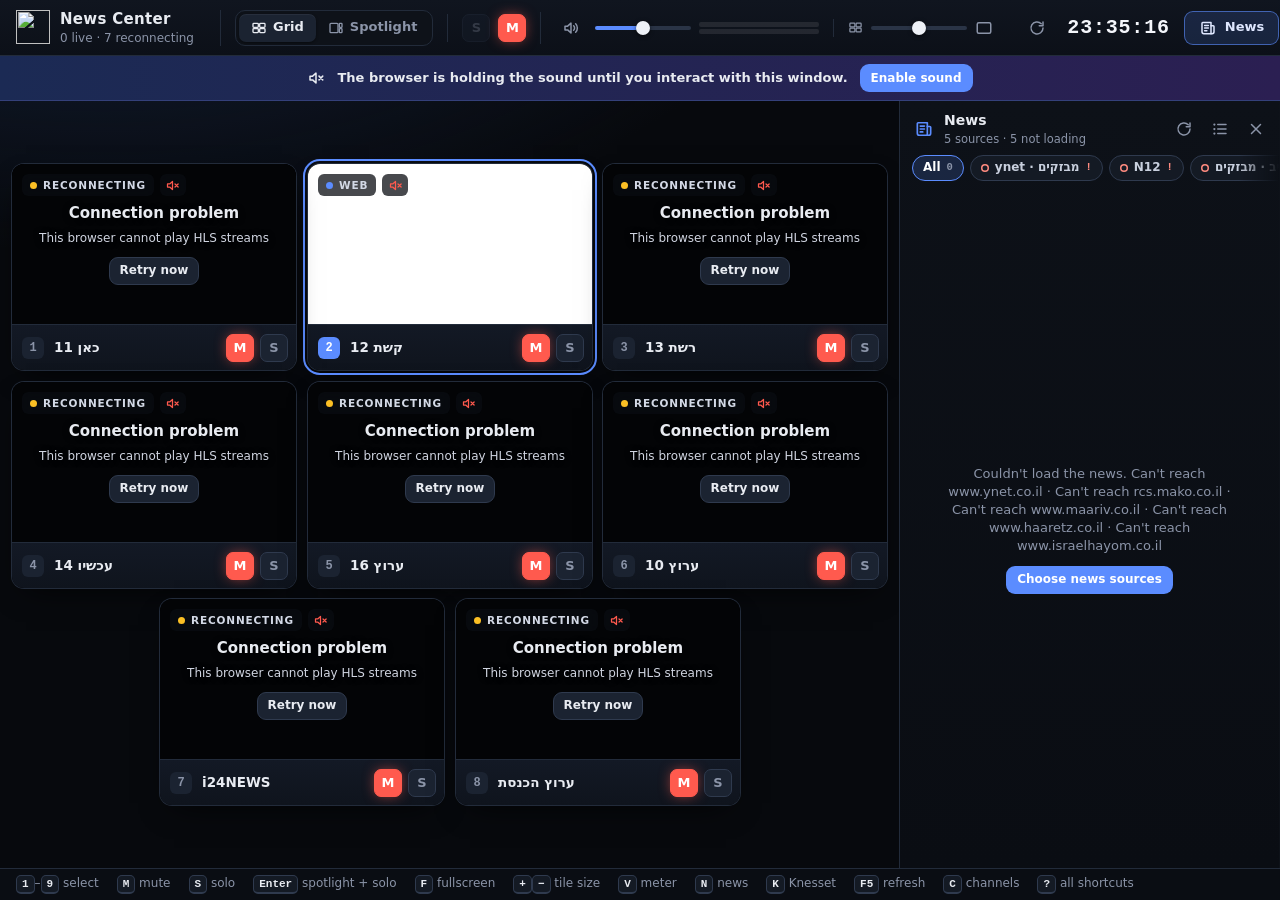
==== app/index.html @ 43446fa7 "News Center: the new name, and the Knesset view on Android The project is now News Center (repositor" ====
<!doctype html>
<html lang="en">
<head>
  <meta charset="utf-8">
  <!-- Some broadcasters' CDNs reject requests that carry another site's address. -->
  <meta name="referrer" content="no-referrer">
  <title>News Center</title>
  <meta name="color-scheme" content="dark">
  <link rel="icon" href="icon.svg" type="image/svg+xml">
  <link rel="stylesheet" href="styles.css">
  <link rel="stylesheet" href="knesset.css">
</head>
<body>
  <svg class="sprite" aria-hidden="true" xmlns="http://www.w3.org/2000/svg">
    <symbol id="i-volume" viewBox="0 0 24 24"><path d="M4 9.5h3.5L12 5.5v13l-4.5-4H4z"/><path d="M15.5 9a4.2 4.2 0 0 1 0 6"/><path d="M18.2 6.4a8 8 0 0 1 0 11.2"/></symbol>
    <symbol id="i-volume-off" viewBox="0 0 24 24"><path d="M4 9.5h3.5L12 5.5v13l-4.5-4H4z"/><path d="M16 9.5l5 5M21 9.5l-5 5"/></symbol>
    <symbol id="i-reload" viewBox="0 0 24 24"><path d="M20 12a8 8 0 1 1-2.34-5.66"/><path d="M20 4v5h-5"/></symbol>
    <symbol id="i-fullscreen" viewBox="0 0 24 24"><path d="M4 9V4h5M15 4h5v5M20 15v5h-5M9 20H4v-5"/></symbol>
    <symbol id="i-exit-fullscreen" viewBox="0 0 24 24"><path d="M9 4v5H4M20 9h-5V4M15 20v-5h5M4 15h5v5"/></symbol>
    <symbol id="i-spotlight" viewBox="0 0 24 24"><rect x="3" y="5" width="12" height="14" rx="1.5"/><rect x="17" y="5" width="4" height="6" rx="1"/><rect x="17" y="13" width="4" height="6" rx="1"/></symbol>
    <symbol id="i-grid" viewBox="0 0 24 24"><rect x="3" y="5" width="8" height="6" rx="1.2"/><rect x="13" y="5" width="8" height="6" rx="1.2"/><rect x="3" y="13" width="8" height="6" rx="1.2"/><rect x="13" y="13" width="8" height="6" rx="1.2"/></symbol>
    <symbol id="i-tile" viewBox="0 0 24 24"><rect x="3" y="5" width="18" height="14" rx="2"/></symbol>
    <symbol id="i-focus" viewBox="0 0 24 24"><path d="M3 8V4.5A1.5 1.5 0 0 1 4.5 3H8M16 3h3.5A1.5 1.5 0 0 1 21 4.5V8M21 16v3.5a1.5 1.5 0 0 1-1.5 1.5H16M8 21H4.5A1.5 1.5 0 0 1 3 19.5V16"/><path d="M7 10h2.4L13 7.2v9.6L9.4 14H7z"/><path d="M15.8 9.8a3.2 3.2 0 0 1 0 4.4"/></symbol>
    <symbol id="i-meter" viewBox="0 0 24 24"><path d="M6 19v-5M10 19V8M14 19v-8M18 19V5"/></symbol>
    <symbol id="i-meter-off" viewBox="0 0 24 24"><path d="M6 19v-5M10 19V8M14 19v-8M18 19V5"/><path d="M3.5 3.5l17 17" stroke-width="2.4"/></symbol>
    <symbol id="i-news" viewBox="0 0 24 24"><path d="M5 4.5h11v15H6.5A2.5 2.5 0 0 1 4 17V5.5a1 1 0 0 1 1-1z"/><path d="M16 9h3a1 1 0 0 1 1 1v7a2.5 2.5 0 0 1-2.5 2.5H16"/><path d="M7.5 8.5h5M7.5 12h5M7.5 15.5h3"/></symbol>
    <symbol id="i-knesset" viewBox="0 0 24 24"><path d="M3 9.5 12 4l9 5.5"/><path d="M5 11v7M9.7 11v7M14.3 11v7M19 11v7"/><path d="M3 20.5h18"/></symbol>
    <symbol id="i-list" viewBox="0 0 24 24"><path d="M9 6h11M9 12h11M9 18h11"/><path d="M4.5 6h.01M4.5 12h.01M4.5 18h.01" stroke-width="3"/></symbol>
    <symbol id="i-edit" viewBox="0 0 24 24"><path d="M4 20h4L19.5 8.5a2.1 2.1 0 0 0-3-3L5 17z"/><path d="M14.5 7.5l2 2"/></symbol>
    <symbol id="i-trash" viewBox="0 0 24 24"><path d="M4 7h16"/><path d="M9 7V4.5h6V7"/><path d="M6 7l1 13h10l1-13"/><path d="M10 11v5M14 11v5"/></symbol>
    <symbol id="i-plus" viewBox="0 0 24 24"><path d="M12 5v14M5 12h14"/></symbol>
    <symbol id="i-close" viewBox="0 0 24 24"><path d="M6 6l12 12M18 6L6 18"/></symbol>
    <symbol id="i-grip" viewBox="0 0 24 24"><circle cx="9" cy="6" r="1.5" fill="currentColor" stroke="none"/><circle cx="15" cy="6" r="1.5" fill="currentColor" stroke="none"/><circle cx="9" cy="12" r="1.5" fill="currentColor" stroke="none"/><circle cx="15" cy="12" r="1.5" fill="currentColor" stroke="none"/><circle cx="9" cy="18" r="1.5" fill="currentColor" stroke="none"/><circle cx="15" cy="18" r="1.5" fill="currentColor" stroke="none"/></symbol>
    <symbol id="i-download" viewBox="0 0 24 24"><path d="M12 4v11M7 10l5 5 5-5"/><path d="M4 18v2h16v-2"/></symbol>
    <symbol id="i-upload" viewBox="0 0 24 24"><path d="M12 15V4M7 9l5-5 5 5"/><path d="M4 18v2h16v-2"/></symbol>
    <symbol id="i-reset" viewBox="0 0 24 24"><path d="M4 12a8 8 0 1 0 2.34-5.66"/><path d="M4 4v5h5"/></symbol>
    <symbol id="i-external" viewBox="0 0 24 24"><path d="M14 4h6v6"/><path d="M20 4l-9 9"/><path d="M18 14v5a1 1 0 0 1-1 1H5a1 1 0 0 1-1-1V7a1 1 0 0 1 1-1h5"/></symbol>
    <symbol id="i-keyboard" viewBox="0 0 24 24"><rect x="2.5" y="6" width="19" height="12" rx="2"/><path d="M6 10h.01M10 10h.01M14 10h.01M18 10h.01M8 14h8" stroke-width="2.2"/></symbol>
    <symbol id="i-minimize" viewBox="0 0 24 24"><path d="M6 12h12" stroke-width="1.5"/></symbol>
    <symbol id="i-maximize" viewBox="0 0 24 24"><rect x="6.5" y="6.5" width="11" height="11" rx="1.5" stroke-width="1.5"/></symbol>
    <symbol id="i-restore" viewBox="0 0 24 24"><rect x="6" y="8.5" width="9.5" height="9.5" rx="1.5" stroke-width="1.5"/><path d="M8.5 8.5V7.5A1.5 1.5 0 0 1 10 6h6.5A1.5 1.5 0 0 1 18 7.5V14a1.5 1.5 0 0 1-1.5 1.5h-1" stroke-width="1.5"/></symbol>
    <symbol id="i-window-close" viewBox="0 0 24 24"><path d="M7 7l10 10M17 7L7 17" stroke-width="1.5"/></symbol>
  </svg>

  <div class="resize-handles" aria-hidden="true">
    <i data-edge="top"></i><i data-edge="right"></i><i data-edge="bottom"></i><i data-edge="left"></i>
    <i data-edge="top-left"></i><i data-edge="top-right"></i><i data-edge="bottom-right"></i><i data-edge="bottom-left"></i>
  </div>
  <div class="reveal-zone" aria-hidden="true"></div>

  <header class="topbar">
    <div class="brand">
      <img class="brand-logo" src="icon.svg" alt="">
      <div>
        <h1>News Center</h1>
        <p id="summary" class="summary">Starting…</p>
      </div>
    </div>

    <div class="group" role="group" aria-label="Layout">
      <div class="segmented">
        <button type="button" class="seg" data-layout="grid" aria-pressed="true" title="Grid layout (G)">
          <svg class="icon"><use href="#i-grid"/></svg><span>Grid</span>
        </button>
        <button type="button" class="seg" data-layout="spotlight" aria-pressed="false" title="Spotlight layout (G, or P for the selected channel)">
          <svg class="icon"><use href="#i-spotlight"/></svg><span>Spotlight</span>
        </button>
      </div>
    </div>

    <div class="group" role="group" aria-label="Solo and mute">
      <button type="button" id="any-solo" class="ms solo indicator" title="No channel is soloed" disabled>S</button>
      <button type="button" id="any-mute" class="ms mute indicator" title="Mute all channels">M</button>
    </div>

    <div class="group master" role="group" aria-label="Master audio">
      <button type="button" id="master-mute" class="icon-btn" aria-pressed="false" title="Mute all sound">
        <svg class="icon"><use href="#i-volume"/></svg>
      </button>
      <input type="range" id="master-volume" class="fader" min="0" max="200" step="1" value="100" aria-label="Master volume">
      <div id="master-meter" class="meter horizontal" aria-hidden="true">
        <div class="meter-bar"><i class="fill"></i><i class="peak"></i></div>
        <div class="meter-bar"><i class="fill"></i><i class="peak"></i></div>
      </div>
    </div>

    <div class="group zoom" role="group" aria-label="Tile size">
      <svg class="icon zoom-icon small" aria-hidden="true"><use href="#i-grid"/></svg>
      <input type="range" id="zoom" class="fader zoom-slider" min="-100" max="100" step="1" value="0" aria-label="Tile size">
      <svg class="icon zoom-icon" aria-hidden="true"><use href="#i-tile"/></svg>
    </div>

    <div class="spacer"></div>
    <button type="button" id="refresh" class="icon-btn refresh" title="Refresh channels and news, and look for new Knesset streams (F5)">
      <svg class="icon"><use href="#i-reload"/></svg>
    </button>
    <time id="clock" class="clock"></time>
    <button type="button" id="toggle-news" class="btn news-toggle" aria-controls="news" aria-pressed="false" title="News (N)">
      <svg class="icon"><use href="#i-news"/></svg><span>News</span>
    </button>
    <button type="button" id="toggle-knesset" class="btn knesset-toggle" aria-controls="knesset" aria-pressed="false" title="The Knesset today: sessions, committees, votes, laws and MKs (K)">
      <svg class="icon"><use href="#i-knesset"/></svg><span>Knesset</span>
    </button>
    <button type="button" id="open-manager" class="btn primary" aria-controls="manager" aria-expanded="false" title="Channels and news sources (C)">
      <svg class="icon"><use href="#i-list"/></svg><span>Channels</span>
    </button>
    <button type="button" id="open-help" class="icon-btn" title="Keyboard shortcuts (?)">
      <svg class="icon"><use href="#i-keyboard"/></svg>
    </button>
    <div class="window-controls">
      <button type="button" data-window="minimize" title="Minimize"><svg class="icon"><use href="#i-minimize"/></svg></button>
      <button type="button" data-window="toggle-maximize" id="maximize" title="Maximize"><svg class="icon"><use href="#i-maximize"/></svg></button>
      <button type="button" data-window="close" class="close" title="Close"><svg class="icon"><use href="#i-window-close"/></svg></button>
    </div>
  </header>

  <div id="audio-banner" class="banner" hidden>
    <svg class="icon"><use href="#i-volume-off"/></svg>
    <span>The browser is holding the sound until you interact with this window.</span>
    <button type="button" id="enable-audio" class="btn primary small">Enable sound</button>
  </div>

  <div class="workspace">
    <main id="stage" class="stage" aria-label="Multiview">
      <div id="stage-sizer" class="stage-sizer" aria-hidden="true"></div>
      <div id="empty-state" class="empty-state" hidden>
        <div class="spinner" aria-hidden="true"></div>
        <h2 id="empty-title">Checking channels…</h2>
        <p id="empty-text"></p>
        <button type="button" id="empty-action" class="btn primary" data-action="open-manager" hidden>Open channel manager</button>
      </div>
    </main>

    <aside id="news" class="news" aria-label="News" hidden>
      <div id="news-resizer" class="news-resizer" title="Drag to resize · double-click for the default size"></div>
      <header class="news-header">
        <svg class="icon news-logo" aria-hidden="true"><use href="#i-news"/></svg>
        <div class="news-heading">
          <h2>News</h2>
          <p id="news-status" class="muted"></p>
        </div>
        <button type="button" id="news-refresh" class="icon-btn refresh" title="Refresh the headlines"><svg class="icon"><use href="#i-reload"/></svg></button>
        <button type="button" id="news-sources" class="icon-btn" title="Choose news sources"><svg class="icon"><use href="#i-list"/></svg></button>
        <button type="button" id="news-close" class="icon-btn" title="Hide the news (N)"><svg class="icon"><use href="#i-close"/></svg></button>
      </header>
      <div id="news-filters" class="news-filters" role="toolbar" aria-label="Show headlines from"></div>
      <ol id="news-list" class="news-list" aria-label="Headlines"></ol>
      <div id="news-empty" class="news-empty" hidden>
        <div class="spinner" aria-hidden="true"></div>
        <p id="news-empty-text"></p>
        <button type="button" id="news-empty-action" class="btn primary small" hidden>Choose news sources</button>
      </div>
    </aside>

    <aside id="manager" class="drawer" aria-label="Channels and news sources" inert>
      <div class="drawer-inner">
        <header class="drawer-header">
          <div class="tabs" role="tablist" aria-label="Manage">
            <button type="button" role="tab" id="tab-channels" class="tab" data-tab="channels" aria-selected="true" aria-controls="channels-panel">Channels</button>
            <button type="button" role="tab" id="tab-news" class="tab" data-tab="news" aria-selected="false" aria-controls="sources-panel" tabindex="-1">News sources</button>
          </div>
          <button type="button" class="icon-btn" data-action="close-manager" title="Close (Esc)">
            <svg class="icon"><use href="#i-close"/></svg>
          </button>
        </header>

        <section id="channels-panel" class="drawer-panel" role="tabpanel" aria-labelledby="tab-channels">
          <p id="manager-count" class="drawer-count muted"></p>
          <p class="drawer-hint">Off-air channels stay out of the grid and appear by themselves when they go live. Knesset streams are found automatically. Drag to reorder, or focus a row and press <kbd>Alt</kbd>+<kbd>↑</kbd>/<kbd>↓</kbd>.</p>
          <ol id="channel-list" class="channel-list" aria-label="Channels"></ol>
          <div class="drawer-actions">
            <button type="button" id="add-channel" class="btn primary">
              <svg class="icon"><use href="#i-plus"/></svg><span>Add channel</span>
            </button>
          </div>
          <footer class="drawer-footer">
            <button type="button" id="import-channels" class="btn ghost small" title="Replace the channel list with a JSON file">
              <svg class="icon"><use href="#i-upload"/></svg><span>Import</span>
            </button>
            <button type="button" id="export-channels" class="btn ghost small" title="Save the channel list as a JSON file">
              <svg class="icon"><use href="#i-download"/></svg><span>Export</span>
            </button>
            <button type="button" id="reset-channels" class="btn ghost small danger" title="Restore the built-in channel list">
              <svg class="icon"><use href="#i-reset"/></svg><span>Reset</span>
            </button>
            <input type="file" id="import-file" accept=".json,application/json" hidden>
          </footer>
        </section>

        <section id="sources-panel" class="drawer-panel" role="tabpanel" aria-labelledby="tab-news" hidden>
          <p id="sources-count" class="drawer-count muted"></p>
          <p class="drawer-hint">Switch on the outlets you want in the News panel. Headlines refresh every few minutes, newest first. You can add any site's RSS or Atom feed.</p>
          <ol id="source-list" class="channel-list source-list" aria-label="News sources"></ol>
          <div class="drawer-actions">
            <button type="button" id="add-source" class="btn primary">
              <svg class="icon"><use href="#i-plus"/></svg><span>Add news source</span>
            </button>
          </div>
          <footer class="drawer-footer">
            <button type="button" id="reset-sources" class="btn ghost small danger" title="Restore the built-in news sources">
              <svg class="icon"><use href="#i-reset"/></svg><span>Reset</span>
            </button>
          </footer>
        </section>
      </div>
    </aside>
  </div>

  <footer class="statusbar">
    <span><kbd>1</kbd>–<kbd>9</kbd> select</span>
    <span><kbd>M</kbd> mute</span>
    <span><kbd>S</kbd> solo</span>
    <span><kbd>Enter</kbd> spotlight + solo</span>
    <span><kbd>F</kbd> fullscreen</span>
    <span><kbd>+</kbd><kbd>−</kbd> tile size</span>
    <span><kbd>V</kbd> meter</span>
    <span><kbd>N</kbd> news</span>
    <span><kbd>K</kbd> Knesset</span>
    <span><kbd>F5</kbd> refresh</span>
    <span><kbd>C</kbd> channels</span>
    <span><kbd>?</kbd> all shortcuts</span>
  </footer>

  <dialog id="channel-dialog" class="dialog">
    <form id="channel-form" novalidate>
      <h2 id="channel-dialog-title">Add channel</h2>
      <label class="field">
        <span>Name</span>
        <input id="field-name" maxlength="80" dir="auto" autocomplete="off" required>
      </label>
      <label class="field">
        <span>Description <small>optional second line</small></span>
        <input id="field-description" maxlength="160" dir="auto" autocomplete="off">
      </label>
      <label class="field">
        <span>Type</span>
        <select id="field-kind">
          <option value="stream">Live stream (HLS .m3u8)</option>
          <option value="page">Web page with its own player</option>
        </select>
      </label>
      <label class="field">
        <span>Address</span>
        <textarea id="field-url" rows="3" spellcheck="false" required></textarea>
      </label>
      <p id="url-feedback" class="feedback" aria-live="polite"></p>
      <label class="field">
        <span>Poster image <small>optional, shown while connecting</small></span>
        <input id="field-poster" type="url" spellcheck="false" autocomplete="off" placeholder="https://…/poster.jpg">
      </label>
      <label class="check"><input id="field-enabled" type="checkbox"> <span>Show on screen when it's live</span></label>
      <div id="test-row" class="test-row">
        <button type="button" id="test-stream" class="btn ghost small">Test stream</button>
        <span id="test-result" class="feedback" aria-live="polite"></span>
      </div>
      <footer class="dialog-footer">
        <button type="button" class="btn ghost" data-action="close-dialog">Cancel</button>
        <button type="submit" class="btn primary">Save</button>
      </footer>
    </form>
  </dialog>

  <dialog id="source-dialog" class="dialog">
    <form id="source-form" novalidate>
      <h2 id="source-dialog-title">Add news source</h2>
      <label class="field">
        <span>Feed address <small>RSS or Atom; a news site's home page often works too</small></span>
        <input id="source-url" type="url" spellcheck="false" autocomplete="off" placeholder="https://example.com/rss.xml" required>
      </label>
      <label class="field">
        <span>Name <small>shown on every headline</small></span>
        <input id="source-name" maxlength="60" dir="auto" autocomplete="off" required>
      </label>
      <div class="test-row">
        <button type="button" id="test-source" class="btn ghost small">Test feed</button>
        <span id="source-test-result" class="feedback" aria-live="polite"></span>
      </div>
      <footer class="dialog-footer">
        <button type="button" class="btn ghost" data-action="close-dialog">Cancel</button>
        <button type="submit" class="btn primary">Save</button>
      </footer>
    </form>
  </dialog>

  <dialog id="confirm-dialog" class="dialog small">
    <form method="dialog">
      <h2 id="confirm-title"></h2>
      <p id="confirm-message" class="dialog-text"></p>
      <footer class="dialog-footer">
        <button value="cancel" class="btn ghost">Cancel</button>
        <button value="confirm" id="confirm-ok" class="btn primary">Confirm</button>
      </footer>
    </form>
  </dialog>

  <dialog id="help-dialog" class="dialog">
    <form method="dialog">
      <h2>Keyboard shortcuts</h2>
      <dl class="shortcuts">
        <dt><kbd>1</kbd>–<kbd>9</kbd>, <kbd>←</kbd> <kbd>→</kbd></dt><dd>Select a channel (switches the fullscreen channel too)</dd>
        <dt><kbd>M</kbd></dt><dd>Mute or unmute the selected channel</dd>
        <dt><kbd>S</kbd></dt><dd>Solo the selected channel; solo several to hear all of them</dd>
        <dt><kbd>Shift</kbd>+<kbd>S</kbd>, <kbd>Ctrl</kbd>+click <span class="ms solo static">S</span></dt><dd>Solo only this channel</dd>
        <dt><kbd>Enter</kbd>, the button in the middle of a channel</dt><dd>Spotlight the channel and hear only it; every other channel is muted. Again to go back to the grid.</dd>
        <dt><kbd>↑</kbd> <kbd>↓</kbd></dt><dd>Selected channel volume, up to 200%</dd>
        <dt><kbd>F</kbd>, double-click</dt><dd>Fill the window with the selected channel</dd>
        <dt><kbd>P</kbd></dt><dd>Spotlight the selected channel</dd>
        <dt><kbd>G</kbd></dt><dd>Switch between Grid and Spotlight</dd>
        <dt>Drag a channel</dt><dd>Move it to another place; drop it on the big spotlight channel to swap them</dd>
        <dt><kbd>+</kbd> <kbd>−</kbd>, <kbd>Ctrl</kbd>+wheel</dt><dd>Bigger or smaller tiles: smaller ones sit side by side, bigger ones scroll</dd>
        <dt><kbd>0</kbd></dt><dd>Fit all tiles on screen</dd>
        <dt><kbd>V</kbd>, <kbd>Shift</kbd>+<kbd>V</kbd></dt><dd>Hide or show the level meter on the selected channel, or on all of them</dd>
        <dt><kbd>R</kbd></dt><dd>Reload the selected channel</dd>
        <dt><kbd>N</kbd></dt><dd>Show or hide the news</dd>
        <dt><kbd>K</kbd></dt><dd>Open or close the Knesset view (in Hebrew): today's plenum and committee sessions, committees, votes, legislation, MKs, the government and a guide. <kbd>F5</kbd> refreshes it, <kbd>Esc</kbd> closes it.</dd>
        <dt><kbd>F5</kbd></dt><dd>Refresh everything and look for new Knesset streams</dd>
        <dt><kbd>C</kbd></dt><dd>Open or close the channel manager</dd>
        <dt><kbd>Esc</kbd></dt><dd>Leave fullscreen, close panels and dialogs</dd>
      </dl>
      <p class="dialog-text muted">Every channel starts muted. <span class="ms solo static">S</span> also unmutes the channel, and when any channel is soloed only the soloed channels are heard. Mute always wins. Double-click a volume slider to reset it to 100%.</p>
      <footer class="dialog-footer">
        <button value="close" class="btn primary">Close</button>
      </footer>
    </form>
  </dialog>

  <div id="toasts" class="toasts" role="status" aria-live="polite"></div>

  <template id="tile-template">
    <article class="tile">
      <div class="screen">
        <video playsinline></video>
        <img class="poster" alt="" draggable="false" hidden>
        <div class="overlay">
          <div class="spinner" aria-hidden="true"></div>
          <strong class="overlay-title"></strong>
          <span class="overlay-detail"></span>
          <button type="button" class="btn small retry">Retry now</button>
        </div>
        <div class="badges">
          <span class="status-pill"><i></i><span class="status-text"></span></span>
          <span class="audio-flag" title="Not audible"><svg class="icon"><use href="#i-volume-off"/></svg></span>
        </div>
        <button type="button" class="focus-btn">
          <span class="focus-ring"><svg class="icon"><use href="#i-focus"/></svg></span>
          <span class="focus-label"></span>
        </button>
        <button type="button" class="meter-toggle"><svg class="icon"><use href="#i-meter-off"/></svg></button>
        <div class="meter vertical" aria-hidden="true">
          <div class="meter-bar"><i class="fill"></i><i class="peak"></i></div>
          <div class="meter-bar"><i class="fill"></i><i class="peak"></i></div>
        </div>
      </div>
      <div class="bar">
        <span class="num"></span>
        <div class="label">
          <bdi class="name" dir="auto"></bdi>
          <span class="desc" dir="auto"></span>
        </div>
        <span class="stats"></span>
        <div class="controls">
          <button type="button" class="ms mute" aria-pressed="false" title="Mute (M)">M</button>
          <button type="button" class="ms solo" aria-pressed="false" title="Solo (S). Ctrl+click to solo only this channel.">S</button>
          <input type="range" class="fader" min="0" max="200" step="1" value="100" aria-label="Volume">
          <button type="button" class="icon-btn reload" title="Reload (R)"><svg class="icon"><use href="#i-reload"/></svg></button>
          <button type="button" class="icon-btn spotlight" title="Spotlight (P)"><svg class="icon"><use href="#i-spotlight"/></svg></button>
          <button type="button" class="icon-btn fullscreen" title="Fill the window (F)"><svg class="icon"><use href="#i-fullscreen"/></svg></button>
        </div>
      </div>
    </article>
  </template>

  <template id="row-template">
    <li class="channel-row" draggable="true" tabindex="0">
      <span class="grip" aria-hidden="true"><svg class="icon"><use href="#i-grip"/></svg></span>
      <span class="row-dot" aria-hidden="true"></span>
      <div class="row-text">
        <bdi class="row-name" dir="auto"></bdi>
        <span class="row-meta" dir="auto"></span>
      </div>
      <label class="switch" title="Show on screen when it's live">
        <input type="checkbox" class="row-enabled">
        <span class="switch-track"></span>
      </label>
      <button type="button" class="icon-btn row-edit" title="Edit"><svg class="icon"><use href="#i-edit"/></svg></button>
      <button type="button" class="icon-btn row-delete" title="Remove"><svg class="icon"><use href="#i-trash"/></svg></button>
    </li>
  </template>

  <template id="source-template">
    <li class="channel-row source-row" tabindex="0">
      <span class="source-dot" aria-hidden="true"></span>
      <div class="row-text">
        <bdi class="row-name" dir="auto"></bdi>
        <span class="row-meta"></span>
      </div>
      <label class="switch" title="Show this source's headlines">
        <input type="checkbox" class="row-enabled">
        <span class="switch-track"></span>
      </label>
      <button type="button" class="icon-btn row-edit" title="Edit"><svg class="icon"><use href="#i-edit"/></svg></button>
      <button type="button" class="icon-btn row-delete" title="Remove"><svg class="icon"><use href="#i-trash"/></svg></button>
    </li>
  </template>

  <template id="news-item-template">
    <li class="news-item">
      <a class="news-link" target="_blank" rel="noopener noreferrer">
        <span class="news-meta"><i class="news-dot"></i><bdi class="news-source"></bdi><time class="news-time"></time><b class="news-new">New</b></span>
        <span class="news-title"></span>
      </a>
    </li>
  </template>

  <script src="vendor/hls.min.js"></script>
  <script src="channels.js"></script>
  <script src="news.js"></script>
  <script src="knesset-guide.js"></script>
  <script src="knesset.js"></script>
  <script src="app.js"></script>
</body>
</html>
---- app/styles.css ----
:root {
  color-scheme: dark;
  --bg: #07090d;
  --surface: #0e1219;
  --surface-2: #141a24;
  --surface-3: #1b2331;
  --border: #222b3a;
  --border-strong: #2f3a4e;
  --text: #e8ebf1;
  --muted: #8b94a8;
  --accent: #5b8cff;
  --boost: #ff9f43;
  --live: #ff3b4a;
  --mute: #ff5a4e;
  --solo: #ffcf33;
  --ok: #34d399;
  --warn: #fbbf24;
  --danger: #ff8b80;
  --gap: 12px;
  --bar-h: 46px;
  --radius: 12px;
  --edge: 6px;
  --font: "Segoe UI Variable Text", "Segoe UI", system-ui, sans-serif;
  --mono: "Cascadia Mono", "Cascadia Code", Consolas, monospace;
}

* { box-sizing: border-box; }
html, body { height: 100%; }

body {
  margin: 0;
  display: flex;
  flex-direction: column;
  overflow: hidden;
  background: radial-gradient(1200px 600px at 8% -12%, #142038 0%, transparent 60%), var(--bg);
  color: var(--text);
  font: 13px/1.4 var(--font);
  user-select: none;
}

button, input, select, textarea { font: inherit; color: inherit; }
input, textarea { user-select: text; }
[hidden] { display: none !important; }
:focus-visible { outline: 2px solid var(--accent); outline-offset: 2px; }
.muted { color: var(--muted); }

.sprite { position: absolute; width: 0; height: 0; overflow: hidden; }
.icon {
  flex: none;
  width: 18px;
  height: 18px;
  fill: none;
  stroke: currentColor;
  stroke-width: 2;
  stroke-linecap: round;
  stroke-linejoin: round;
}

kbd {
  display: inline-block;
  min-width: 18px;
  padding: 0 5px;
  border: 1px solid var(--border-strong);
  border-bottom-width: 2px;
  border-radius: 5px;
  background: var(--surface-2);
  color: var(--text);
  font: 600 11px/1.5 var(--mono);
  text-align: center;
}

/* ---------- Buttons ---------- */

.btn {
  display: inline-flex;
  align-items: center;
  justify-content: center;
  gap: 8px;
  height: 34px;
  padding: 0 14px;
  border: 1px solid var(--border-strong);
  border-radius: 9px;
  background: var(--surface-3);
  font-weight: 600;
  white-space: nowrap;
  cursor: pointer;
  transition: background .15s, border-color .15s, color .15s;
}
.btn:hover { background: #232d3f; }
.btn.primary { border-color: transparent; background: var(--accent); color: #fff; }
.btn.primary:hover { background: #729cff; }
.btn.ghost { background: transparent; }
.btn.ghost:hover { background: var(--surface-3); }
.btn.danger { color: var(--danger); }
.btn.primary.danger { background: #e5484d; color: #fff; }
.btn.small { height: 28px; padding: 0 10px; font-size: 12px; }
.btn.small .icon { width: 15px; height: 15px; }

.icon-btn {
  display: inline-grid;
  place-items: center;
  flex: none;
  width: 32px;
  height: 32px;
  padding: 0;
  border: 1px solid transparent;
  border-radius: 8px;
  background: transparent;
  color: var(--muted);
  cursor: pointer;
}
.icon-btn:hover { background: var(--surface-3); color: var(--text); }
.icon-btn[aria-pressed="true"] { color: var(--mute); }
.icon-btn.refresh.is-busy .icon { animation: spin 1s linear infinite; }

.ms {
  display: inline-grid;
  place-items: center;
  flex: none;
  width: 28px;
  height: 28px;
  padding: 0;
  border: 1px solid var(--border-strong);
  border-radius: 7px;
  background: var(--surface-3);
  color: var(--muted);
  font: 800 13px/1 var(--font);
  cursor: pointer;
  transition: background .12s, color .12s, border-color .12s, box-shadow .12s;
}
.ms:hover { border-color: #46546d; color: var(--text); }
.ms.mute[aria-pressed="true"], .ms.mute.active {
  border-color: var(--mute);
  background: var(--mute);
  color: #fff;
  box-shadow: 0 0 14px -3px rgba(255, 90, 78, .8);
}
.ms.solo[aria-pressed="true"], .ms.solo.active {
  border-color: var(--solo);
  background: var(--solo);
  color: #1d1600;
  box-shadow: 0 0 14px -3px rgba(255, 207, 51, .8);
}
.ms.indicator:disabled { opacity: .3; cursor: default; }
.ms.static { width: 20px; height: 20px; font-size: 11px; vertical-align: middle; cursor: default; }

/* Volume runs to 200%: blue up to 100% (the tick), orange for the boosted part. */
.fader {
  --fill: 50%;
  --unity: 50%;
  width: 96px;
  height: 18px;
  margin: 0;
  background: transparent;
  cursor: pointer;
  appearance: none;
}
.fader::-webkit-slider-runnable-track {
  height: 4px;
  border-radius: 4px;
  background:
    linear-gradient(to right,
      transparent calc(var(--unity) - 1px), rgba(255, 255, 255, .6) calc(var(--unity) - 1px),
      rgba(255, 255, 255, .6) calc(var(--unity) + 1px), transparent calc(var(--unity) + 1px)),
    linear-gradient(to right,
      var(--accent) min(var(--fill), var(--unity)), var(--boost) min(var(--fill), var(--unity)),
      var(--boost) var(--fill), #2a3446 var(--fill));
}
.fader[max="100"] { --unity: 100%; }
.fader[max="100"]::-webkit-slider-runnable-track {
  background: linear-gradient(to right, var(--accent) var(--fill), #2a3446 var(--fill));
}
.fader::-webkit-slider-thumb {
  width: 14px;
  height: 14px;
  margin-top: -5px;
  border: 0;
  border-radius: 50%;
  background: #eef1f7;
  box-shadow: 0 1px 4px rgba(0, 0, 0, .6);
  appearance: none;
}
.fader.is-boosted::-webkit-slider-thumb { background: #ffd2a6; }
.tile.is-silent .fader::-webkit-slider-runnable-track {
  background: linear-gradient(to right, #566079 var(--fill), #2a3446 var(--fill));
}

/* Tile size: Fit is the tick in the middle; left is smaller, right is bigger. */
.fader.zoom-slider::-webkit-slider-runnable-track {
  background:
    linear-gradient(to right,
      transparent calc(50% - 1px), rgba(255, 255, 255, .6) calc(50% - 1px),
      rgba(255, 255, 255, .6) calc(50% + 1px), transparent calc(50% + 1px)),
    linear-gradient(to right,
      #2a3446 min(var(--fill), 50%), var(--accent) min(var(--fill), 50%),
      var(--accent) max(var(--fill), 50%), #2a3446 max(var(--fill), 50%));
}
.zoom-icon { color: var(--muted); }
.zoom-icon.small { width: 15px; height: 15px; }

/* ---------- Title bar ---------- */

.topbar {
  position: relative;
  z-index: 20;
  display: flex;
  flex: none;
  align-items: center;
  gap: 14px;
  min-width: 0;
  height: 56px;
  padding: 0 16px;
  border-bottom: 1px solid var(--border);
  background: linear-gradient(#10151f, #0c1018);
}
.brand { display: flex; align-items: center; gap: 10px; min-width: 190px; }
.brand-logo { width: 34px; height: 34px; }
.brand h1 { margin: 0; font-size: 15px; font-weight: 700; letter-spacing: .02em; }
.summary { margin: 0; color: var(--muted); font-size: 12px; white-space: nowrap; }
.group { display: flex; align-items: center; gap: 8px; padding-left: 14px; border-left: 1px solid var(--border); }
.spacer { flex: 1; }
.clock {
  color: #f4f6fb;
  font: 600 20px/1 var(--mono);
  font-variant-numeric: tabular-nums;
  letter-spacing: .04em;
}

.segmented {
  display: inline-flex;
  padding: 3px;
  border: 1px solid var(--border);
  border-radius: 10px;
  background: var(--surface);
}
.seg {
  display: inline-flex;
  align-items: center;
  gap: 6px;
  height: 28px;
  padding: 0 12px;
  border: 0;
  border-radius: 7px;
  background: transparent;
  color: var(--muted);
  font-weight: 600;
  cursor: pointer;
}
.seg .icon { width: 16px; height: 16px; }
.seg:hover { color: var(--text); }
.seg[aria-pressed="true"] {
  background: var(--surface-3);
  color: var(--text);
  box-shadow: inset 0 1px 0 rgba(255, 255, 255, .05), 0 1px 3px rgba(0, 0, 0, .45);
}

/* Window chrome only exists inside the News Center window, not in a normal browser tab. */
.window-controls { display: none; }
.in-host .topbar { padding-right: 0; app-region: drag; }
.in-host .topbar :is(button, input, select, a, .segmented) { app-region: no-drag; }
.in-host .window-controls { display: flex; align-self: stretch; margin-left: 2px; }
.window-controls button {
  display: grid;
  place-items: center;
  width: 46px;
  padding: 0;
  border: 0;
  background: transparent;
  color: #c9d0de;
  cursor: default;
  transition: background .1s;
}
.window-controls button:hover { background: rgba(255, 255, 255, .08); color: #fff; }
.window-controls button:active { background: rgba(255, 255, 255, .05); }
.window-controls .close:hover { background: #c42b1c; }
.window-controls .close:active { background: #b22a1c; }
.window-controls .icon { width: 16px; height: 16px; }
.is-inactive .topbar :is(.brand, .clock, .window-controls) { opacity: .55; }

.resize-handles { display: none; }
.in-host:not(.is-maximized) .resize-handles { display: block; }
.resize-handles i { position: fixed; z-index: 1000; app-region: no-drag; }
.resize-handles [data-edge="top"] { top: 0; left: 12px; right: 12px; height: var(--edge); cursor: ns-resize; }
.resize-handles [data-edge="bottom"] { bottom: 0; left: 12px; right: 12px; height: var(--edge); cursor: ns-resize; }
.resize-handles [data-edge="left"] { top: 12px; bottom: 12px; left: 0; width: var(--edge); cursor: ew-resize; }
.resize-handles [data-edge="right"] { top: 12px; bottom: 12px; right: 0; width: var(--edge); cursor: ew-resize; }
.resize-handles [data-edge="top-left"] { top: 0; left: 0; width: 12px; height: 12px; cursor: nwse-resize; }
.resize-handles [data-edge="bottom-right"] { bottom: 0; right: 0; width: 12px; height: 12px; cursor: nwse-resize; }
.resize-handles [data-edge="top-right"] { top: 0; right: 0; width: 12px; height: 12px; cursor: nesw-resize; }
.resize-handles [data-edge="bottom-left"] { bottom: 0; left: 0; width: 12px; height: 12px; cursor: nesw-resize; }

.banner {
  display: flex;
  flex: none;
  align-items: center;
  justify-content: center;
  gap: 12px;
  padding: 8px 16px;
  border-bottom: 1px solid #34407a;
  background: linear-gradient(90deg, #1b2a54, #2b1f52);
  font-weight: 600;
}

/* ---------- Meters ---------- */

.meter { display: flex; gap: 2px; }
.meter-bar {
  --level: 0;
  --peak: 0;
  position: relative;
  overflow: hidden;
  border-radius: 2px;
  background: rgba(255, 255, 255, .09);
}
.meter-bar .fill, .meter-bar .peak { position: absolute; }
.meter-bar .fill { inset: 0; }
.meter-bar .peak { background: #fff; opacity: .85; }

.meter.vertical .meter-bar { width: 5px; height: 100%; }
.meter.vertical .fill {
  background: linear-gradient(to top, #22c55e 0%, #22c55e 62%, #facc15 80%, #ef4444 94%);
  clip-path: inset(calc((1 - var(--level)) * 100%) 0 0 0);
}
.meter.vertical .peak { left: 0; right: 0; height: 2px; bottom: calc(var(--peak) * 100% - 2px); }

.meter.horizontal { flex-direction: column; width: 120px; }
.meter.horizontal .meter-bar { width: 100%; height: 5px; }
.meter.horizontal .fill {
  background: linear-gradient(to right, #22c55e 0%, #22c55e 62%, #facc15 80%, #ef4444 94%);
  clip-path: inset(0 calc((1 - var(--level)) * 100%) 0 0);
}
.meter.horizontal .peak { top: 0; bottom: 0; width: 2px; left: calc(var(--peak) * 100% - 2px); }
.no-meters .meter { display: none; }

/* ---------- Multiview ---------- */

/* The news panel sits beside the tiles, or below them on a tall (portrait) window. */
.workspace {
  display: grid;
  flex: 1;
  grid-template: "stage news drawer" minmax(0, 1fr) / minmax(0, 1fr) auto auto;
  min-width: 0;
  min-height: 0;
}
@media (orientation: portrait) {
  .workspace { grid-template: "stage drawer" minmax(0, 1fr) "news drawer" auto / minmax(0, 1fr) auto; }
}
/* The stage scrolls when bigger tiles don't all fit; the padding keeps outlines and shadows visible. */
.stage {
  position: relative;
  grid-area: stage;
  min-width: 0;
  min-height: 0;
  padding: var(--gap);
  overflow: hidden auto;
  scrollbar-width: thin;
  scrollbar-color: #2f3a4e transparent;
}
.stage.is-zoomed { scrollbar-gutter: stable; }
.stage-sizer { position: absolute; top: 0; left: 0; width: 1px; visibility: hidden; pointer-events: none; }

.tile {
  position: absolute;
  top: 0;
  left: 0;
  display: flex;
  flex-direction: column;
  overflow: hidden;
  border-radius: var(--radius);
  background: #000;
  box-shadow: 0 0 0 1px var(--border), 0 12px 30px -14px rgba(0, 0, 0, .9);
  container-type: inline-size;
}
.stage.animate .tile:not(.is-new) {
  transition:
    transform .28s cubic-bezier(.2, .8, .2, 1),
    width .28s cubic-bezier(.2, .8, .2, 1),
    height .28s cubic-bezier(.2, .8, .2, 1);
}
.tile.is-new { animation: tile-in .35s ease both; }
.tile.is-selected { outline: 2px solid var(--accent); outline-offset: 3px; }
.tile.is-soloed { box-shadow: 0 0 0 2px var(--solo), 0 0 30px -8px rgba(255, 207, 51, .6); }

@keyframes tile-in { from { opacity: 0; } }

.screen { position: relative; flex: 1; min-height: 0; overflow: hidden; background: #000; }
.screen video, .screen .page-frame { position: absolute; inset: 0; width: 100%; height: 100%; border: 0; background: #000; }
.screen video { object-fit: contain; }
.poster { position: absolute; inset: 0; width: 100%; height: 100%; object-fit: cover; opacity: .5; }

.overlay {
  position: absolute;
  inset: 0;
  display: grid;
  place-content: center;
  justify-items: center;
  gap: 6px;
  padding: 16px;
  background: rgba(5, 7, 11, .6);
  text-align: center;
  transition: opacity .25s;
}
.overlay-title { font-size: 15px; font-weight: 700; text-shadow: 0 1px 6px rgba(0, 0, 0, .8); }
.overlay-detail { color: #d0d5e1; font-size: 12px; text-shadow: 0 1px 6px rgba(0, 0, 0, .8); }
.overlay .retry { display: none; margin-top: 4px; }
.tile[data-status="error"] .retry { display: inline-flex; }
.tile[data-status="live"] .overlay, .tile[data-status="live"] .poster,
.tile[data-status="buffering"] .poster,
.tile[data-kind="page"] .overlay, .tile[data-kind="page"] .poster { opacity: 0; pointer-events: none; }
.tile[data-status="buffering"] .overlay { background: transparent; pointer-events: none; }

.spinner {
  display: none;
  width: 26px;
  height: 26px;
  border: 3px solid rgba(255, 255, 255, .2);
  border-top-color: #fff;
  border-radius: 50%;
  animation: spin .9s linear infinite;
}
.tile[data-status="connecting"] .spinner, .tile[data-status="buffering"] .spinner { display: block; }

@keyframes spin { to { transform: rotate(360deg); } }

.badges { position: absolute; top: 10px; left: 10px; display: flex; gap: 6px; pointer-events: none; }
.status-pill, .audio-flag {
  display: inline-flex;
  align-items: center;
  height: 22px;
  border-radius: 6px;
  background: rgba(10, 12, 18, .75);
  backdrop-filter: blur(6px);
}
.status-pill {
  gap: 6px;
  padding: 0 8px;
  color: #d3d9e6;
  font: 700 10.5px/1 var(--font);
  letter-spacing: .08em;
  text-transform: uppercase;
}
.status-pill i { width: 7px; height: 7px; border-radius: 50%; background: #7c869b; }
.tile[data-status="live"] .status-pill { background: rgba(255, 59, 74, .92); color: #fff; }
.tile[data-status="live"] .status-pill i { background: #fff; animation: live-dot 1.6s ease-in-out infinite; }
.tile[data-status="connecting"] .status-pill i,
.tile[data-status="buffering"] .status-pill i,
.tile[data-status="error"] .status-pill i { background: var(--warn); }
.tile[data-status="web"] .status-pill i { background: var(--accent); }

@keyframes live-dot { 50% { opacity: .35; } }

.audio-flag { display: none; justify-content: center; width: 26px; color: #b4bccc; }
.audio-flag .icon { width: 15px; height: 15px; }
.tile.is-silent .audio-flag { display: inline-flex; }
.tile.is-muted .audio-flag { color: var(--mute); }

.screen .meter {
  position: absolute;
  top: 10px;
  right: 10px;
  bottom: 10px;
  padding: 3px;
  border-radius: 5px;
  background: rgba(6, 8, 12, .6);
  pointer-events: none;
}
.tile:not([data-status="live"]):not([data-status="buffering"]) .screen .meter,
.tile[data-kind="page"]:not(.has-levels) .screen .meter { display: none; }

.bar {
  display: flex;
  flex: none;
  align-items: center;
  gap: 10px;
  height: var(--bar-h);
  padding: 0 8px 0 10px;
  border-top: 1px solid var(--border);
  background: linear-gradient(#131925, #0f141d);
}
.num {
  display: inline-grid;
  place-items: center;
  flex: none;
  min-width: 22px;
  height: 22px;
  padding: 0 5px;
  border-radius: 6px;
  background: var(--surface-3);
  color: var(--muted);
  font: 700 12px/1 var(--mono);
}
.tile.is-selected .num { background: var(--accent); color: #fff; }
.label { display: flex; flex: 1; flex-direction: column; min-width: 0; }
.name, .desc { overflow: hidden; text-align: left; text-overflow: ellipsis; white-space: nowrap; }
.name { font-size: 13.5px; font-weight: 700; }
.desc { color: var(--muted); font-size: 11.5px; }
.stats { flex: none; color: var(--muted); font: 11px/1 var(--mono); white-space: nowrap; }
.controls { display: flex; flex: none; align-items: center; gap: 6px; }
.controls .icon-btn { width: 30px; height: 30px; }
.tile.is-main .controls .spotlight { color: var(--accent); }
.tile.is-silent:not(.is-muted) .ms.mute { border-color: rgba(255, 90, 78, .55); color: var(--mute); }

@container (max-width: 640px) { .stats { display: none; } }
@container (max-width: 520px) {
  .controls .spotlight, .controls .fullscreen { display: none; }
  .fader { width: 64px; }
}
@container (max-width: 400px) { .controls .reload { display: none; } }
@container (max-width: 330px) {
  .controls .fader, .desc { display: none; }
  .focus-ring { width: 46px; height: 46px; }
  .focus-label { display: none; }
}

/* Spotlight + solo: the button in the middle of a channel makes it the big one and the only one heard. */
.focus-btn {
  position: absolute;
  top: 50%;
  left: 50%;
  z-index: 3;
  display: grid;
  justify-items: center;
  gap: 8px;
  padding: 0;
  border: 0;
  background: none;
  color: #fff;
  cursor: pointer;
  opacity: 0;
  transform: translate(-50%, -50%) scale(.9);
  transition: opacity .18s ease, transform .18s ease;
}
.focus-ring {
  display: grid;
  place-items: center;
  width: 62px;
  height: 62px;
  border: 1px solid rgba(255, 255, 255, .3);
  border-radius: 50%;
  background: rgba(8, 10, 16, .55);
  backdrop-filter: blur(8px);
  box-shadow: 0 8px 26px rgba(0, 0, 0, .55);
  transition: background .15s, border-color .15s, transform .15s;
}
.focus-ring .icon { width: 30px; height: 30px; stroke-width: 1.8; }
.focus-label {
  padding: 3px 10px;
  border-radius: 999px;
  background: rgba(8, 10, 16, .8);
  font-size: 11.5px;
  font-weight: 700;
  white-space: nowrap;
  opacity: 0;
  transition: opacity .15s;
}
:is(.tile:hover, .tile.is-hovered) .focus-btn, .focus-btn:focus-visible { opacity: 1; transform: translate(-50%, -50%); }
.focus-btn:hover .focus-ring, .focus-btn:focus-visible .focus-ring {
  border-color: var(--solo);
  background: rgba(255, 207, 51, .24);
  transform: scale(1.06);
}
.tile.is-focused .focus-btn:hover .focus-ring { border-color: var(--accent); background: rgba(91, 140, 255, .28); }
.focus-btn:hover .focus-label, .focus-btn:focus-visible .focus-label { opacity: 1; }
.tile.focus-flash .focus-btn { opacity: 1; transform: translate(-50%, -50%); }
.tile.focus-flash .focus-ring {
  border-color: var(--solo);
  background: rgba(255, 207, 51, .3);
  animation: focus-flash .9s ease-out;
}
.tile:not([data-kind="page"]):not([data-status="live"]):not([data-status="buffering"]) .focus-btn { display: none; }
/* A web page has its own play button in the middle, so its button sits at the top. */
.tile[data-kind="page"] .focus-btn { top: 10px; grid-auto-flow: column; align-items: center; transform: translate(-50%, 0) scale(.9); }
.tile[data-kind="page"]:is(:hover, .is-hovered) .focus-btn, .tile[data-kind="page"].focus-flash .focus-btn { transform: translate(-50%, 0); }
.tile[data-kind="page"] .focus-ring { width: 40px; height: 40px; }
.tile[data-kind="page"] .focus-ring .icon { width: 22px; height: 22px; }

@keyframes focus-flash {
  0% { transform: scale(.7); box-shadow: 0 0 0 0 rgba(255, 207, 51, .7); }
  60% { transform: scale(1.1); box-shadow: 0 0 0 24px rgba(255, 207, 51, 0); }
  100% { transform: scale(1); }
}

.meter-toggle {
  position: absolute;
  top: 9px;
  right: 30px;
  z-index: 3;
  display: grid;
  place-items: center;
  width: 26px;
  height: 26px;
  padding: 0;
  border: 1px solid rgba(255, 255, 255, .14);
  border-radius: 7px;
  background: rgba(8, 10, 16, .65);
  backdrop-filter: blur(6px);
  color: #cfd6e4;
  cursor: pointer;
  opacity: 0;
  transition: opacity .15s, border-color .15s;
}
.meter-toggle .icon { width: 15px; height: 15px; }
:is(.tile:hover, .tile.is-hovered) .meter-toggle, .meter-toggle:focus-visible { opacity: 1; }
.meter-toggle:hover { border-color: rgba(255, 255, 255, .34); color: #fff; }
.tile.meter-off .meter-toggle { right: 10px; }
.tile.meter-off .screen .meter { display: none; }

/* Dragging a channel to another place: the others make room as it moves. */
.tile .num, .tile .label { cursor: grab; }
.stage.is-reordering .tile:not(.is-dragging) {
  transition:
    transform .22s cubic-bezier(.2, .8, .2, 1),
    width .22s cubic-bezier(.2, .8, .2, 1),
    height .22s cubic-bezier(.2, .8, .2, 1);
}
.tile.is-dragging {
  z-index: 40;
  opacity: .93;
  box-shadow: 0 0 0 2px var(--accent), 0 26px 50px -12px rgba(0, 0, 0, .95);
  transition: none !important;
}
.is-dragging-tile, .is-dragging-tile * { cursor: grabbing !important; }
.is-dragging-tile .page-frame { pointer-events: none; }
.is-dragging-tile :is(.focus-btn, .meter-toggle) { visibility: hidden; }

.empty-state {
  position: absolute;
  inset: 0;
  display: grid;
  place-content: center;
  justify-items: center;
  gap: 8px;
  color: var(--muted);
  text-align: center;
}
.empty-state h2 { margin: 0; color: var(--text); font-size: 18px; }
.empty-state p { margin: 0 0 6px; }
.empty-state.is-checking .spinner { display: block; margin-bottom: 6px; }

/* ---------- Fullscreen inside the window ---------- */

.reveal-zone { display: none; }
body.has-fullscreen .reveal-zone { position: fixed; top: 0; left: 0; right: 0; z-index: 55; display: block; height: 16px; }
body.has-fullscreen .topbar {
  position: fixed;
  top: 0;
  left: 0;
  right: 0;
  z-index: 60;
  box-shadow: 0 10px 30px rgba(0, 0, 0, .6);
  transform: translateY(-100%);
  transition: transform .2s ease;
}
body.has-fullscreen.reveal-topbar .topbar { transform: none; }
body.has-fullscreen .statusbar { visibility: hidden; }
body.has-fullscreen .tile.is-fullscreen {
  position: fixed;
  inset: 0;
  z-index: 50;
  width: auto !important;
  height: auto !important;
  border-radius: 0;
  outline: none;
  box-shadow: none;
  transform: none !important;
  transition: none;
}
body.has-fullscreen .tile.is-fullscreen .screen .meter,
body.has-fullscreen .tile.is-fullscreen :is(.focus-btn, .meter-toggle) { display: none; }
body.has-fullscreen .tile.is-fullscreen[data-kind="stream"] .bar {
  position: absolute;
  left: 0;
  right: 0;
  bottom: 0;
  border-top: 0;
  background: linear-gradient(transparent, rgba(5, 7, 11, .92) 45%);
  height: calc(var(--bar-h) + 30px);
  padding-top: 30px;
  transition: opacity .3s;
}
body.has-fullscreen.is-idle .tile.is-fullscreen[data-kind="stream"] .bar { opacity: 0; pointer-events: none; }
body.has-fullscreen.is-idle .tile.is-fullscreen[data-kind="stream"] { cursor: none; }
body.has-fullscreen.is-idle .tile.is-fullscreen .badges { opacity: 0; transition: opacity .3s; }

/* ---------- Channel manager ---------- */

.drawer {
  grid-area: drawer;
  width: 0;
  overflow: hidden;
  border-left: 1px solid transparent;
  background: var(--surface);
  transition: width .25s cubic-bezier(.2, .8, .2, 1);
}
.drawer.open { width: 420px; border-left-color: var(--border); }
.drawer-inner { display: flex; flex-direction: column; width: 420px; height: 100%; }
.drawer-header { display: flex; align-items: center; justify-content: space-between; padding: 14px 12px 6px 16px; }
.drawer-panel { display: flex; flex: 1; flex-direction: column; min-height: 0; }
.drawer-count { margin: 4px 16px 6px; font-size: 12px; }
.drawer-hint { margin: 0 16px 10px; color: var(--muted); font-size: 12px; }
.drawer-actions { padding: 10px 16px; }
.drawer-footer { display: flex; gap: 6px; padding: 12px 16px; border-top: 1px solid var(--border); }

.tabs {
  display: inline-flex;
  gap: 2px;
  padding: 3px;
  border: 1px solid var(--border);
  border-radius: 10px;
  background: var(--bg);
}
.tab {
  height: 30px;
  padding: 0 14px;
  border: 0;
  border-radius: 7px;
  background: transparent;
  color: var(--muted);
  font-weight: 700;
  cursor: pointer;
}
.tab:hover { color: var(--text); }
.tab[aria-selected="true"] {
  background: var(--surface-3);
  color: var(--text);
  box-shadow: inset 0 1px 0 rgba(255, 255, 255, .05), 0 1px 3px rgba(0, 0, 0, .45);
}

.channel-list {
  display: flex;
  flex: 1;
  flex-direction: column;
  gap: 6px;
  margin: 0;
  padding: 4px 12px;
  overflow-y: auto;
  list-style: none;
}
.channel-row {
  display: flex;
  align-items: center;
  gap: 10px;
  padding: 8px 6px 8px 4px;
  border: 1px solid var(--border);
  border-radius: 10px;
  background: var(--surface-2);
  cursor: grab;
}
.channel-row:hover { border-color: var(--border-strong); }
.channel-row.is-selected { border-color: var(--accent); }
.channel-row.dragging { border-style: dashed; opacity: .5; }
.channel-row.is-dimmed .row-text { opacity: .55; }
.grip { display: grid; color: #59647a; }
.row-dot { flex: none; width: 8px; height: 8px; border-radius: 50%; background: #5b6375; }
.channel-row[data-status="live"] .row-dot,
.channel-row[data-status="buffering"] .row-dot { background: var(--live); box-shadow: 0 0 8px var(--live); }
.channel-row[data-status="connecting"] .row-dot,
.channel-row[data-status="checking"] .row-dot,
.channel-row[data-status="error"] .row-dot { background: var(--warn); }
.channel-row[data-status="web"] .row-dot { background: var(--accent); }
.channel-row:is([data-status="hidden"], [data-status="unlisted"], [data-status="offline"]) .row-dot { border: 1px solid #5b6375; background: transparent; }
.row-text { display: flex; flex: 1; flex-direction: column; min-width: 0; }
.row-name, .row-meta { overflow: hidden; text-align: left; text-overflow: ellipsis; white-space: nowrap; }
.row-name { font-weight: 600; }
.row-meta { color: var(--muted); font-size: 11.5px; }
.row-tag {
  display: inline-block;
  margin-left: 6px;
  padding: 0 5px;
  border-radius: 4px;
  background: #1f2a3e;
  color: #9fb5e8;
  font-size: 10.5px;
  font-weight: 600;
  vertical-align: 1px;
}

.switch { position: relative; display: inline-flex; flex: none; cursor: pointer; }
.switch input { position: absolute; inset: 0; width: 100%; height: 100%; margin: 0; opacity: 0; cursor: pointer; }
.switch-track { position: relative; width: 34px; height: 20px; border-radius: 999px; background: #2a3344; transition: background .15s; }
.switch-track::after {
  content: "";
  position: absolute;
  top: 3px;
  left: 3px;
  width: 14px;
  height: 14px;
  border-radius: 50%;
  background: #c9d0de;
  transition: transform .15s;
}
.switch input:checked + .switch-track { background: var(--accent); }
.switch input:checked + .switch-track::after { background: #fff; transform: translateX(14px); }
.switch input:focus-visible + .switch-track { outline: 2px solid var(--accent); outline-offset: 2px; }

.source-row { padding-left: 12px; cursor: default; }
.source-dot { flex: none; width: 10px; height: 10px; border-radius: 50%; box-shadow: inset 0 0 0 1.5px var(--c, var(--muted)); }
.source-row.is-on .source-dot { background: var(--c, var(--muted)); }
.source-row:not(.is-on) .row-name { color: #c3cad8; }
.source-row[data-status="error"] .row-meta { color: var(--danger); }
.source-row[data-status="blocked"] .row-meta { color: var(--warn); }
.list-heading {
  margin: 10px 4px 0;
  color: var(--muted);
  font-size: 11px;
  font-weight: 700;
  letter-spacing: .08em;
  text-transform: uppercase;
}
.list-heading:first-child { margin-top: 2px; }

/* ---------- News ---------- */

.btn.news-toggle[aria-pressed="true"] {
  border-color: rgba(91, 140, 255, .6);
  background: rgba(91, 140, 255, .16);
  color: #dfe7ff;
}

.news {
  --news-w: 380px;
  --news-h: 360px;
  position: relative;
  display: flex;
  grid-area: news;
  flex-direction: column;
  width: min(var(--news-w), calc(100vw - 420px));
  min-width: 0;
  min-height: 0;
  border-left: 1px solid var(--border);
  background: linear-gradient(#0d1118, #0a0d13);
}
.news-resizer { position: absolute; z-index: 2; top: 0; bottom: 0; left: -4px; width: 8px; cursor: ew-resize; }
.news-resizer:hover, .news-resizer.is-active {
  background: linear-gradient(90deg, transparent 3px, var(--accent) 3px, var(--accent) 5px, transparent 5px);
}
.is-resizing-news .page-frame { pointer-events: none; }
@media (orientation: portrait) {
  .news { width: auto; height: min(var(--news-h), calc(100vh - 360px)); border-top: 1px solid var(--border); border-left: 0; }
  .news-resizer { top: -4px; right: 0; bottom: auto; left: 0; width: auto; height: 8px; cursor: ns-resize; }
  .news-resizer:hover, .news-resizer.is-active {
    background: linear-gradient(180deg, transparent 3px, var(--accent) 3px, var(--accent) 5px, transparent 5px);
  }
}

.news-header { display: flex; flex: none; align-items: center; gap: 6px; padding: 10px 8px 8px 14px; }
.news-logo { width: 20px; height: 20px; margin-right: 4px; color: var(--accent); }
.news-heading { flex: 1; min-width: 0; }
.news-heading h2 { margin: 0; font-size: 14px; }
.news-heading p { margin: 0; overflow: hidden; font-size: 11.5px; text-overflow: ellipsis; white-space: nowrap; }
.news-header .icon-btn { width: 30px; height: 30px; }

.news-filters {
  display: flex;
  flex: none;
  gap: 6px;
  padding: 0 12px 10px;
  overflow-x: auto;
  scrollbar-width: none;
}
/* More chips than fit: the edge that hides some fades out, and the wheel scrolls sideways. */
.news-filters.more-after { mask-image: linear-gradient(to right, #000 calc(100% - 40px), transparent); }
.news-filters.more-before { mask-image: linear-gradient(to right, transparent, #000 40px); }
.news-filters.more-before.more-after { mask-image: linear-gradient(to right, transparent, #000 40px, #000 calc(100% - 40px), transparent); }
.chip {
  --c: var(--muted);
  display: inline-flex;
  flex: none;
  align-items: center;
  gap: 6px;
  height: 26px;
  padding: 0 10px;
  border: 1px solid var(--border-strong);
  border-radius: 999px;
  background: var(--surface-2);
  color: #c9d0de;
  font-size: 12px;
  font-weight: 600;
  white-space: nowrap;
  cursor: pointer;
}
.chip:hover { border-color: #46546d; color: var(--text); }
.chip[aria-pressed="true"] { border-color: var(--accent); background: rgba(91, 140, 255, .18); color: #fff; }
.chip i { width: 8px; height: 8px; border-radius: 50%; background: var(--c); }
.chip-count { color: var(--muted); font: 600 10.5px/1 var(--mono); }
.chip.is-loading i { animation: live-dot 1s ease-in-out infinite; }
.chip.is-error i { background: transparent; box-shadow: inset 0 0 0 1.5px var(--danger); }
.chip.is-error .chip-count { color: var(--danger); }

/* One column beside the tiles; below them, as many columns as fit. */
.news-list {
  display: grid;
  flex: 1;
  grid-template-columns: repeat(auto-fill, minmax(min(300px, 100%), 1fr));
  align-content: start;
  gap: 2px 8px;
  min-height: 0;
  margin: 0;
  padding: 0 8px 10px;
  overflow-y: auto;
  list-style: none;
  scrollbar-width: thin;
  scrollbar-color: #2f3a4e transparent;
}
.news-item { min-width: 0; }
.news-link {
  display: flex;
  flex-direction: column;
  gap: 3px;
  height: 100%;
  padding: 7px 10px 8px;
  border-inline-start: 3px solid transparent;
  border-radius: 8px;
  color: inherit;
  text-decoration: none;
}
.news-link:hover { background: var(--surface-2); }
.news-link:focus-visible { outline-offset: -2px; }
.news-meta { display: flex; align-items: center; gap: 6px; min-width: 0; color: var(--muted); font-size: 11px; }
.news-dot { flex: none; width: 7px; height: 7px; border-radius: 50%; background: var(--c); }
.news-source { overflow: hidden; color: color-mix(in srgb, var(--c) 72%, #fff); font-weight: 700; text-overflow: ellipsis; white-space: nowrap; }
.news-time { flex: none; font: 600 11px/1 var(--mono); font-variant-numeric: tabular-nums; }
.news-new {
  display: none;
  flex: none;
  padding: 2px 5px;
  border-radius: 4px;
  background: var(--live);
  color: #fff;
  font-size: 9.5px;
  letter-spacing: .06em;
  line-height: 1;
  text-transform: uppercase;
}
.news-item.is-fresh .news-new { display: inline-block; }
.news-item.is-fresh .news-link { border-inline-start-color: var(--live); background: rgba(255, 59, 74, .07); }
.news-item.is-fresh .news-link:hover { background: rgba(255, 59, 74, .13); }
.news-item.is-arriving { animation: news-in .6s ease; }
.news-title {
  display: -webkit-box;
  overflow: hidden;
  color: var(--text);
  font-size: 13.5px;
  font-weight: 600;
  line-height: 1.38;
  -webkit-box-orient: vertical;
  -webkit-line-clamp: 3;
}
.news-item[dir="rtl"] .news-title { font-size: 14px; }

@keyframes news-in { from { opacity: 0; transform: translateY(-6px); } }

.news-empty {
  display: grid;
  flex: 1;
  place-content: center;
  justify-items: center;
  gap: 10px;
  padding: 20px;
  color: var(--muted);
  text-align: center;
}
.news-empty p { max-width: 300px; margin: 0; }
.news-empty.is-loading .spinner { display: block; }

/* ---------- Knesset view (its own styles are in knesset.css) ---------- */

.btn.knesset-toggle[aria-pressed="true"] {
  border-color: rgba(91, 140, 255, .6);
  background: rgba(91, 140, 255, .16);
  color: #dfe7ff;
}

/* Covers the channels and the news; the channels keep playing underneath. */
.kn {
  position: relative;
  z-index: 6;
  grid-row: 1 / -1;
  grid-column: 1 / -1;
}
.knesset-open .stage, .knesset-open .news { visibility: hidden; }

/* ---------- Dialogs and messages ---------- */

.dialog {
  width: min(540px, calc(100vw - 32px));
  padding: 0;
  border: 1px solid var(--border-strong);
  border-radius: 14px;
  background: var(--surface);
  color: var(--text);
  box-shadow: 0 30px 80px -20px rgba(0, 0, 0, .85);
}
.dialog.small { width: min(420px, calc(100vw - 32px)); }
.dialog::backdrop { background: rgba(3, 5, 9, .6); backdrop-filter: blur(3px); }
.dialog form { display: flex; flex-direction: column; gap: 12px; padding: 20px; }
.dialog h2 { margin: 0 0 4px; font-size: 17px; }
.dialog-text { margin: 0; }
.dialog-footer { display: flex; justify-content: flex-end; gap: 8px; margin-top: 6px; }

.field { display: flex; flex-direction: column; gap: 6px; }
.field > span { color: #c8cedb; font-size: 12px; font-weight: 600; }
.field small { color: var(--muted); font-weight: 400; }
.field input, .field textarea, .field select {
  width: 100%;
  padding: 8px 10px;
  border: 1px solid var(--border-strong);
  border-radius: 8px;
  background: var(--bg);
}
.field textarea { resize: vertical; font: 12px/1.45 var(--mono); }
.field input:focus, .field textarea:focus, .field select:focus { border-color: var(--accent); outline: none; }
.check { display: flex; align-items: center; gap: 8px; cursor: pointer; }
.test-row { display: flex; align-items: center; gap: 10px; }
.feedback { min-height: 1em; margin: -4px 0 0; font-size: 12px; }
.test-row .feedback { margin: 0; }
.feedback[data-tone="ok"] { color: var(--ok); }
.feedback[data-tone="warn"] { color: var(--warn); }
.feedback[data-tone="error"] { color: var(--danger); }
.feedback[data-tone="pending"] { color: var(--muted); }

.shortcuts { display: grid; grid-template-columns: auto 1fr; gap: 9px 18px; margin: 0; }
.shortcuts dt { white-space: nowrap; }
.shortcuts dd { margin: 0; color: #c8cedb; }

.statusbar {
  display: flex;
  flex: none;
  align-items: center;
  gap: 18px;
  overflow: hidden;
  padding: 6px 16px;
  border-top: 1px solid var(--border);
  background: #0a0d13;
  color: var(--muted);
  font-size: 12px;
  white-space: nowrap;
}

.toasts {
  position: fixed;
  bottom: 48px;
  left: 50%;
  z-index: 70;
  display: flex;
  flex-direction: column;
  align-items: center;
  gap: 8px;
  pointer-events: none;
  transform: translateX(-50%);
}
.toast {
  display: flex;
  align-items: center;
  gap: 14px;
  padding: 10px 14px;
  border: 1px solid var(--border-strong);
  border-radius: 10px;
  background: #1c2332;
  box-shadow: 0 12px 30px -10px rgba(0, 0, 0, .85);
  pointer-events: auto;
  animation: toast-in .2s ease;
  transition: opacity .2s;
}
.toast button { padding: 0; border: 0; background: none; color: var(--accent); font-weight: 700; cursor: pointer; }
.toast.leaving { opacity: 0; }

@keyframes toast-in { from { opacity: 0; transform: translateY(8px); } }

@media (max-width: 1240px) {
  .seg span, #open-manager span, #toggle-news span, #toggle-knesset span { display: none; }
  .meter.horizontal { display: none; }
  .topbar { gap: 10px; }
  .group { gap: 6px; padding-left: 10px; }
  .brand { min-width: 0; }
  .topbar .fader { width: 76px; }
}
@media (max-width: 980px) {
  .statusbar, .summary, .clock { display: none; }
  .brand { min-width: 0; }
}
---- app/knesset.css ----
/*
 * The Knesset view, shared by the Windows app (next to styles.css) and the Android app (next to
 * android.css). The host page defines the colors: --bg, --surface, --surface-2, --surface-3,
 * --border, --border-strong, --text, --muted, --accent, --live, --ok, --warn, --danger and --mono,
 * and may set the --kn-* variables used below, whose fallbacks are the Windows app's dark theme.
 */

.kn {
  display: flex;
  flex-direction: column;
  min-width: 0;
  min-height: 0;
  background: var(--bg);
  font-family: var(--kn-font, "Segoe UI Variable Text", "Segoe UI", Arial, sans-serif);
}
.kn[hidden] { display: none; }
.kn .icon.tiny { width: 13px; height: 13px; }

.kn-header {
  display: flex;
  flex: none;
  flex-wrap: wrap;
  align-items: center;
  gap: 10px 18px;
  padding: 10px 18px;
  border-bottom: 1px solid var(--border);
  background: var(--kn-header-bg, linear-gradient(#0e131c, #0a0e15));
}
.kn-title { display: flex; align-items: center; gap: 10px; min-width: 0; }
.kn-logo { width: 26px; height: 26px; color: var(--accent); }
.kn-title h2 { margin: 0; font-size: 18px; }
.kn-sub { margin: 0; color: var(--muted); font-size: 12px; }
.kn-tabs { display: flex; flex: 1; flex-wrap: wrap; gap: 4px; min-width: 0; }
.kn-tab {
  padding: 7px 13px;
  border: 1px solid transparent;
  border-radius: 9px;
  background: none;
  color: var(--kn-text-2, #c9d0de);
  font-weight: 600;
  font-size: 14px;
  line-height: 1.2;
  cursor: pointer;
}
@media (hover: hover) {
  .kn-tab:hover { background: var(--surface-2); color: var(--text); }
}
.kn-tab[aria-selected="true"] { border-color: var(--accent); background: var(--kn-accent-soft, rgba(91, 140, 255, .18)); color: var(--kn-on-accent-soft, #fff); }
.kn-actions { display: flex; gap: 6px; }

.kn-body { position: relative; display: flex; flex: 1; min-height: 0; }
.kn-main { flex: 1; min-width: 0; padding: 18px 22px 48px; overflow-y: auto; scrollbar-color: var(--border-strong) transparent; outline: none; }
.kn-page { display: flex; flex-direction: column; gap: 22px; max-width: 1180px; margin: 0 auto; }
.kn-detail {
  display: flex;
  flex: none;
  flex-direction: column;
  width: min(560px, 46%);
  min-height: 0;
  border-inline-start: 1px solid var(--border);
  background: var(--surface);
  overflow-y: auto;
  scrollbar-color: var(--border-strong) transparent;
}
.kn-detail[hidden] { display: none; }
.kn-detail-header {
  position: sticky;
  top: 0;
  z-index: 1;
  display: flex;
  align-items: center;
  gap: 10px;
  padding: 12px 16px;
  border-bottom: 1px solid var(--border);
  background: var(--surface);
}
.kn-detail-header h3 { flex: 1; margin: 0; font-size: 16px; }
.kn-detail-body { padding: 14px 18px 40px; }
@media (max-width: 860px) {
  .kn-detail { position: absolute; inset: 0; z-index: 2; width: auto; border: 0; }
}

.kn-section { display: flex; flex-direction: column; gap: 10px; }
.kn-section > h3 { margin: 0; font-size: 16px; }
.kn-group h4, .kn-day h4, .kn-link-groups h4 { margin: 4px 0 6px; font-size: 13.5px; }
.kn-explain {
  margin: 0;
  padding: 9px 12px;
  border-inline-start: 3px solid var(--accent);
  border-radius: 6px;
  background: var(--kn-explain-bg, rgba(91, 140, 255, .08));
  color: var(--kn-text-2, #cdd6ea);
  font-size: 13.5px;
  line-height: 1.55;
}
.kn-prose { margin: 0; font-size: 14px; line-height: 1.65; }
.kn-big { margin: 0; font-size: 16px; font-weight: 600; line-height: 1.45; }
.kn-note { margin: 0; font-size: 12.5px; }
.kn-empty { margin: 0; color: var(--muted); }
.kn-stack { display: flex; flex-direction: column; gap: 16px; }
.kn-loading, .kn-problem { display: grid; place-items: center; gap: 10px; padding: 48px 20px; color: var(--muted); text-align: center; }
.kn-loading .spinner { display: block; }
.kn-problem p { margin: 0; }

.kn-link { display: inline-flex; align-items: center; gap: 4px; color: var(--kn-link, #9db8ff); text-decoration: none; }
@media (hover: hover) {
  .kn-link:hover { text-decoration: underline; }
}
.kn-btn {
  display: inline-flex;
  align-items: center;
  gap: 6px;
  height: 30px;
  padding: 0 12px;
  border: 1px solid var(--border-strong);
  border-radius: 8px;
  background: var(--surface-2);
  color: var(--text);
  font-weight: 600;
  font-size: 13px;
  line-height: 1;
  cursor: pointer;
}
@media (hover: hover) {
  .kn-btn:hover { border-color: #46546d; background: var(--surface-3); }
}
.kn-btn.small { height: 24px; padding: 0 8px; font-size: 12px; }
.kn-btn.live { border-color: rgba(255, 59, 74, .6); background: rgba(255, 59, 74, .15); color: var(--kn-live-text, #ffd9dc); }
.kn-badge {
  display: inline-block;
  padding: 2px 7px;
  border-radius: 999px;
  background: var(--surface-3);
  color: var(--kn-text-2, #c9d0de);
  font-size: 11.5px;
  font-weight: 700;
  white-space: nowrap;
}
.kn-badge.live { background: var(--live); color: #fff; }
.kn-badge.cancelled { background: rgba(255, 139, 128, .18); color: var(--danger); }
.kn-badge.warn { background: rgba(251, 191, 36, .18); color: var(--warn); }
.kn-badge.done { background: rgba(52, 211, 153, .14); color: var(--ok); }
.kn-badge.muted { color: var(--muted); }

/* On air now */
.kn-live-row { display: flex; flex-wrap: wrap; gap: 8px; }
.kn-live {
  display: flex;
  align-items: center;
  gap: 10px;
  max-width: 100%;
  padding: 9px 14px;
  border: 1px solid rgba(255, 59, 74, .5);
  border-radius: 12px;
  background: rgba(255, 59, 74, .1);
  color: var(--text);
  font-size: 14px;
  line-height: 1.35;
  text-align: start;
  cursor: pointer;
}
@media (hover: hover) {
  .kn-live:hover { background: rgba(255, 59, 74, .18); }
}
.kn-live span { display: flex; flex-direction: column; min-width: 0; }
.kn-live b { color: var(--kn-live-text, #ffd0d4); }
.kn-dot { flex: none; width: 10px; height: 10px; border-radius: 50%; background: var(--live); animation: live-dot 1.2s ease-in-out infinite; }

/* Today's timeline */
.kn-timeline { display: flex; flex-direction: column; gap: 8px; }
.kn-card {
  display: flex;
  gap: 14px;
  padding: 12px 14px;
  border: 1px solid var(--border);
  border-radius: 12px;
  background: var(--surface);
}
.kn-card.is-live { border-color: rgba(255, 59, 74, .55); box-shadow: inset -3px 0 0 var(--live); }
.kn-card.is-cancelled { opacity: .55; }
.kn-card.is-cancelled .kn-card-title strong { text-decoration: line-through; }
.kn-card.is-done, .kn-card.is-past { opacity: .78; }
.kn-when { display: flex; flex: none; flex-direction: column; align-items: center; gap: 6px; width: 52px; }
.kn-when b { font: 700 16px/1 var(--mono); }
.kn-what { display: flex; flex: 1; flex-direction: column; gap: 6px; min-width: 0; }
.kn-card-title { display: flex; flex-wrap: wrap; align-items: center; gap: 8px; }
.kn-card-title strong { font-size: 15px; }
.kn-kind { padding: 2px 7px; border-radius: 6px; background: var(--kn-accent-soft, rgba(91, 140, 255, .16)); color: var(--kn-accent-text, #b9ccff); font-size: 11.5px; font-weight: 700; }
.kn-kind.plenum { background: rgba(255, 207, 51, .16); color: var(--kn-gold-text, #ffe39a); }
.kn-items { display: flex; flex-direction: column; gap: 4px; margin: 0; padding-inline-start: 20px; font-size: 13.5px; line-height: 1.5; }
.kn-items li.is-now { color: var(--kn-live-text, #ffd0d4); font-weight: 600; }
.kn-items .kn-btn { margin-inline-start: 8px; vertical-align: middle; }
.kn-items .kn-link { margin-inline-start: 6px; font-size: 12.5px; }
.kn-item-type { margin-inline-end: 6px; color: var(--muted); font-size: 12px; font-weight: 600; }
.kn-card-actions { display: flex; flex-wrap: wrap; align-items: center; gap: 8px; }
.kn-place { font-size: 12px; }

/* Lists of sessions, sittings and votes */
.kn-days { display: grid; grid-template-columns: repeat(auto-fill, minmax(min(420px, 100%), 1fr)); gap: 12px; }
.kn-day { padding: 10px 12px; border: 1px solid var(--border); border-radius: 12px; background: var(--surface); }
.kn-agenda { display: flex; flex-direction: column; gap: 2px; margin: 0; padding: 0; list-style: none; }
.kn-row-btn {
  display: flex;
  align-items: baseline;
  gap: 10px;
  width: 100%;
  padding: 7px 8px;
  border: 0;
  border-radius: 8px;
  background: none;
  color: var(--text);
  font-size: 13.5px;
  line-height: 1.45;
  text-align: start;
  cursor: pointer;
}
@media (hover: hover) {
  .kn-row-btn:hover { background: var(--surface-2); }
}
.kn-row-btn > b { flex: none; color: var(--kn-accent-text, #b9ccff); font-weight: 600; font-size: 12.5px; line-height: 1.6; font-variant-numeric: tabular-nums; }
.kn-row-btn > span:not(.kn-badge) { flex: 1; min-width: 0; }
.kn-agenda .is-cancelled .kn-row-btn { opacity: .6; }
.kn-day-head { margin: 10px 0 2px; color: var(--muted); font-size: 12px; font-weight: 700; }
.kn-facts { display: grid; grid-template-columns: auto 1fr; gap: 6px 16px; margin: 0; font-size: 13.5px; }
.kn-facts dt { color: var(--muted); }
.kn-facts dd { margin: 0; }

/* Committees */
.kn-grid { display: grid; grid-template-columns: repeat(auto-fill, minmax(min(300px, 100%), 1fr)); gap: 10px; }
.kn-tile {
  display: flex;
  align-items: center;
  gap: 12px;
  padding: 12px;
  border: 1px solid var(--border);
  border-radius: 12px;
  background: var(--surface);
  color: var(--text);
  font-size: 14px;
  line-height: 1.4;
  text-align: start;
  cursor: pointer;
}
@media (hover: hover) {
  .kn-tile:hover { border-color: var(--border-strong); background: var(--surface-2); }
}
.kn-tile.is-live { border-color: rgba(255, 59, 74, .55); }
.kn-tile img, .kn-tile-icon { flex: none; width: 52px; height: 52px; border-radius: 50%; object-fit: cover; background: var(--surface-3); }
.kn-tile-icon { display: grid; place-items: center; color: var(--accent); }
.kn-tile-text { display: flex; flex-direction: column; gap: 3px; min-width: 0; }
.kn-tile-text .muted { font-size: 12.5px; }
.kn-people { display: grid; grid-template-columns: repeat(auto-fill, minmax(200px, 1fr)); gap: 8px; margin: 0; padding: 0; list-style: none; }
.kn-people.wide { grid-template-columns: repeat(auto-fill, minmax(260px, 1fr)); }
.kn-person { display: flex; align-items: center; gap: 10px; padding: 6px; border-radius: 10px; background: var(--surface-2); }
.kn-person img, .kn-avatar { flex: none; width: 42px; height: 42px; border-radius: 50%; object-fit: cover; object-position: top; background: var(--surface-3); }
.kn-person > span { display: flex; flex-direction: column; min-width: 0; font-size: 13px; }
.kn-person .muted { font-size: 12px; }
.kn-crew, .kn-docs { display: flex; flex-direction: column; gap: 5px; margin: 0; padding-inline-start: 18px; font-size: 13.5px; line-height: 1.5; }

/* Plenum and votes */
.kn-more summary { cursor: pointer; color: var(--kn-link, #9db8ff); }
.kn-group { margin-top: 6px; }
.kn-tally p { margin: 6px 0 0; }
.kn-vote-bar { display: flex; gap: 2px; height: 14px; overflow: hidden; border-radius: 7px; background: var(--surface-3); }
.kn-vote-bar i, .kn-seats i { min-width: 3px; }
.for { color: var(--kn-for, #4ade80); }
.against { color: var(--kn-against, #f87171); }
.abstain { color: var(--muted); }
.kn-vote-bar .for { background: #22c55e; }
.kn-vote-bar .against { background: #ef4444; }
.kn-vote-bar .abstain { background: #64748b; }
.kn-verdict { margin: 0; font-size: 15px; font-weight: 700; }
.kn-verdict.yes { color: var(--kn-for, #4ade80); }
.kn-verdict.no { color: var(--kn-against, #f87171); }
.kn-factions-votes { display: flex; flex-direction: column; gap: 6px; }
.kn-factions-votes summary { display: flex; justify-content: space-between; gap: 10px; padding: 6px 8px; border-radius: 8px; background: var(--surface-2); color: var(--text); font-size: 13px; }
.kn-mini-tally { display: flex; gap: 8px; font-size: 12px; }
.kn-names { display: grid; grid-template-columns: repeat(auto-fill, minmax(180px, 1fr)); gap: 2px 12px; margin: 6px 0; padding-inline-start: 18px; font-size: 12.5px; }
.kn-names li.for::marker { color: #22c55e; }
.kn-names li.against::marker { color: #ef4444; }

/* Legislation */
.kn-steps { display: flex; flex-direction: column; gap: 6px; margin: 0; padding-inline-start: 22px; font-size: 13.5px; line-height: 1.5; }
.kn-steps b { display: block; }
.kn-steps span { color: var(--kn-text-2, #c8cedb); }
.kn-toolbar { display: flex; flex-wrap: wrap; align-items: center; gap: 10px; }
.kn-search {
  width: min(360px, 100%);
  height: 34px;
  padding: 0 12px;
  border: 1px solid var(--border-strong);
  border-radius: 9px;
  background: var(--bg);
  color: var(--text);
  font-size: 14px;
}
.kn-search:focus { border-color: var(--accent); outline: none; }
.kn-chips { display: flex; flex-wrap: wrap; gap: 6px; }
.kn-bills, .kn-laws { display: flex; flex-direction: column; gap: 6px; margin: 0; padding: 0; list-style: none; }
.kn-bill {
  display: flex;
  flex-direction: column;
  gap: 5px;
  width: 100%;
  padding: 10px 12px;
  border: 1px solid var(--border);
  border-radius: 10px;
  background: var(--surface);
  color: var(--text);
  font-size: 13px;
  line-height: 1.45;
  text-align: start;
  cursor: pointer;
}
@media (hover: hover) {
  .kn-bill:hover { border-color: var(--border-strong); background: var(--surface-2); }
}
.kn-bill-title { font-size: 14px; font-weight: 600; }
.kn-summary { color: var(--kn-text-2, #c8cedb); font-size: 13px; }
.kn-progress { display: flex; gap: 3px; margin: 2px 0 0; padding: 0; list-style: none; }
.kn-progress li {
  flex: 1;
  min-width: 0;
  padding: 3px 4px;
  overflow: hidden;
  border-radius: 5px;
  background: var(--surface-3);
  color: var(--muted);
  font-size: 11px;
  text-align: center;
  text-overflow: ellipsis;
  white-space: nowrap;
}
.kn-progress li.done { background: var(--kn-accent-mid, rgba(91, 140, 255, .28)); color: var(--kn-on-accent-mid, #dbe5ff); }
.kn-progress li.now { background: var(--accent); color: var(--kn-on-accent, #fff); font-weight: 700; }
.kn-progress.is-stopped li.now { background: #64748b; }
.kn-path { display: flex; flex-direction: column; gap: 6px; margin: 0; padding-inline-start: 20px; font-size: 13px; line-height: 1.5; }
.kn-path .kn-btn, .kn-path .kn-link { margin-inline-start: 8px; }

/* MKs */
.kn-seats { display: flex; gap: 2px; height: 16px; overflow: hidden; border-radius: 8px; }
.kn-seats i { background: hsl(var(--hue) 45% 52%); }
.kn-seats i.coalition { outline: 2px solid var(--accent); outline-offset: -2px; }
.kn-faction-list { display: flex; flex-wrap: wrap; gap: 6px; margin: 0; padding: 0; list-style: none; }
.kn-faction {
  display: flex;
  align-items: center;
  gap: 8px;
  padding: 5px 10px;
  border: 1px solid var(--border-strong);
  border-radius: 999px;
  background: var(--surface-2);
  color: var(--kn-text-2, #c9d0de);
  font-weight: 600;
  font-size: 12.5px;
  line-height: 1.3;
  cursor: pointer;
}
.kn-faction i { width: 9px; height: 9px; border-radius: 50%; background: hsl(var(--hue) 45% 52%); }
.kn-faction b { color: var(--text); }
.kn-faction.is-on { border-color: var(--accent); background: var(--kn-accent-soft, rgba(91, 140, 255, .18)); color: var(--kn-on-accent-soft, #fff); }
.kn-mk-grid { display: grid; grid-template-columns: repeat(auto-fill, minmax(150px, 1fr)); gap: 10px; margin: 0; padding: 0; list-style: none; }
.kn-mk {
  display: flex;
  flex-direction: column;
  align-items: center;
  gap: 4px;
  width: 100%;
  height: 100%;
  padding: 12px 8px;
  border: 1px solid var(--border);
  border-radius: 12px;
  background: var(--surface);
  color: var(--text);
  font-size: 13px;
  line-height: 1.35;
  text-align: center;
  cursor: pointer;
}
@media (hover: hover) {
  .kn-mk:hover { border-color: var(--border-strong); background: var(--surface-2); }
}
.kn-mk .muted { font-size: 11.5px; }
.kn-photo { position: relative; width: 78px; height: 78px; margin-bottom: 4px; }
.kn-photo img { width: 100%; height: 100%; border-radius: 50%; object-fit: cover; object-position: top; background: var(--surface-3); }
.kn-here { position: absolute; bottom: 3px; inset-inline-end: 3px; width: 14px; height: 14px; border: 2px solid var(--surface); border-radius: 50%; background: var(--ok); }
.kn-role { color: var(--kn-gold-text, #ffe39a); font-size: 11.5px; font-weight: 600; }
.kn-mk-head { display: flex; align-items: center; gap: 16px; }
.kn-mk-head img { width: 110px; height: 110px; border-radius: 50%; object-fit: cover; object-position: top; background: var(--surface-3); }
.kn-mk-head p { margin: 0 0 4px; }
.kn-counts { display: flex; flex-wrap: wrap; gap: 8px; margin: 0; padding: 0; list-style: none; }
.kn-counts li { padding: 8px 12px; border-radius: 10px; background: var(--surface-2); font-size: 13px; }
.kn-counts b { font-size: 18px; }

/* Guide */
.kn-toc { display: flex; flex-wrap: wrap; gap: 6px; }
.kn-toc a { padding: 5px 10px; border: 1px solid var(--border-strong); border-radius: 999px; color: var(--kn-text-2, #c9d0de); font-size: 12.5px; text-decoration: none; }
@media (hover: hover) {
  .kn-toc a:hover { border-color: var(--accent); color: var(--text); }
}
.kn-article { max-width: 820px; scroll-margin-top: 12px; }
.kn-glossary { display: grid; grid-template-columns: minmax(130px, auto) 1fr; gap: 8px 18px; margin: 0; font-size: 13.5px; line-height: 1.55; }
.kn-glossary dt { font-weight: 700; }
.kn-glossary dd { margin: 0; color: var(--kn-text-2, #c8cedb); }
.kn-link-groups { display: grid; grid-template-columns: repeat(auto-fill, minmax(240px, 1fr)); gap: 14px; }

/* Recordings */
.kn-player { width: min(980px, calc(100vw - 32px)); }
.kn-player-screen { overflow: hidden; border-radius: 10px; background: #000; aspect-ratio: 16 / 9; }
.kn-player video { width: 100%; height: 100%; }
.kn-player .dialog-footer { align-items: center; }
.kn-player-note { flex: 1; margin: 0; font-size: 12.5px; }
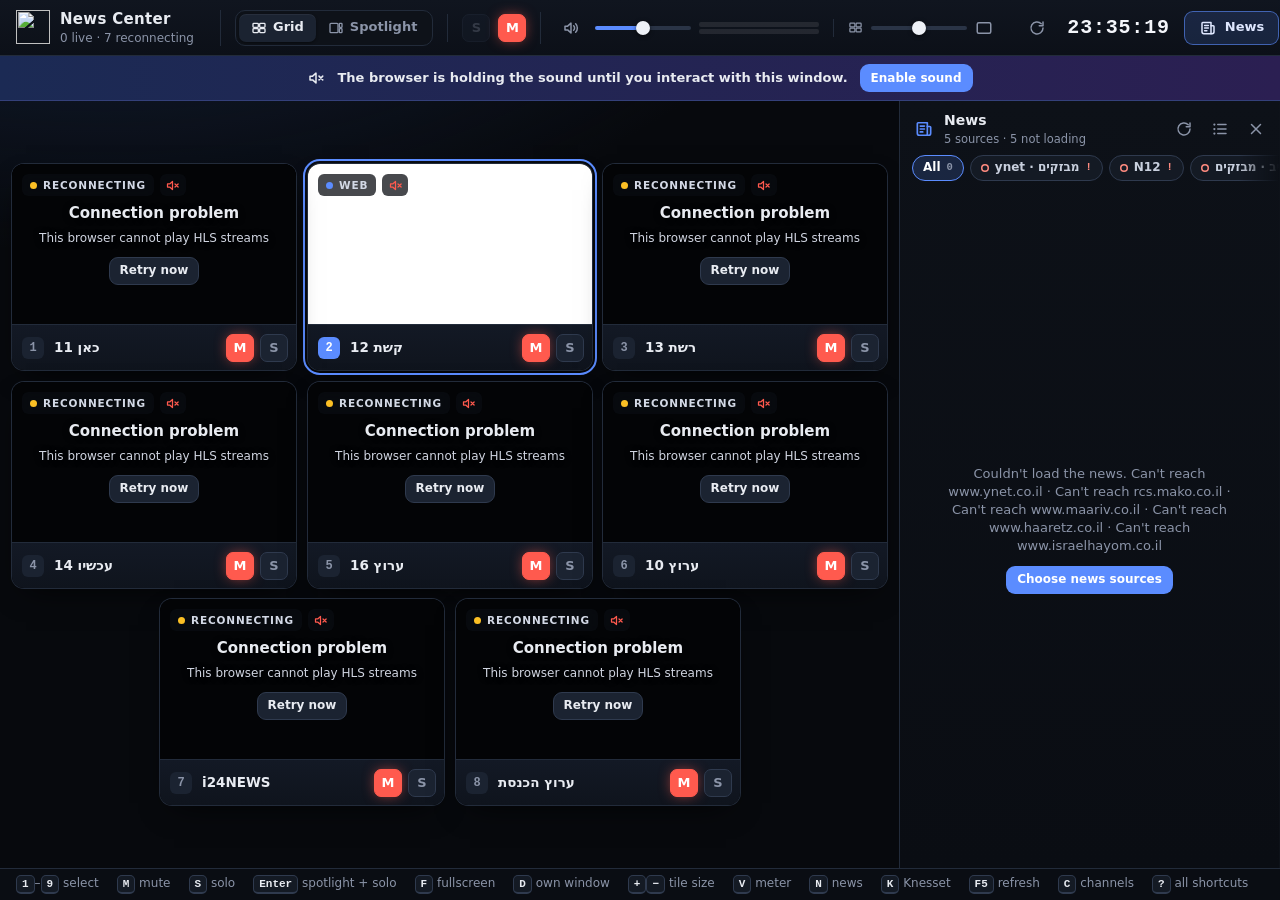
==== commit ed87d3c3: "Windows app: a channel in its own window Every channel gets an own-window button (and D): the channe" ====
--- a/app/index.html
+++ b/app/index.html
@@ -40,6 +40,8 @@
     <symbol id="i-maximize" viewBox="0 0 24 24"><rect x="6.5" y="6.5" width="11" height="11" rx="1.5" stroke-width="1.5"/></symbol>
     <symbol id="i-restore" viewBox="0 0 24 24"><rect x="6" y="8.5" width="9.5" height="9.5" rx="1.5" stroke-width="1.5"/><path d="M8.5 8.5V7.5A1.5 1.5 0 0 1 10 6h6.5A1.5 1.5 0 0 1 18 7.5V14a1.5 1.5 0 0 1-1.5 1.5h-1" stroke-width="1.5"/></symbol>
     <symbol id="i-window-close" viewBox="0 0 24 24"><path d="M7 7l10 10M17 7L7 17" stroke-width="1.5"/></symbol>
+    <symbol id="i-window" viewBox="0 0 24 24"><rect x="3" y="9" width="12" height="11" rx="1.5"/><path d="M8.5 9V5.5A1.5 1.5 0 0 1 10 4h8.5A1.5 1.5 0 0 1 20 5.5V12a1.5 1.5 0 0 1-1.5 1.5H15"/></symbol>
+    <symbol id="i-pin" viewBox="0 0 24 24"><path d="M9 4h6"/><path d="M10 4v5.5L7 13h10l-3-3.5V4"/><path d="M12 13v7"/></symbol>
   </svg>
 
   <div class="resize-handles" aria-hidden="true">
@@ -212,6 +214,7 @@
     <span><kbd>S</kbd> solo</span>
     <span><kbd>Enter</kbd> spotlight + solo</span>
     <span><kbd>F</kbd> fullscreen</span>
+    <span><kbd>D</kbd> own window</span>
     <span><kbd>+</kbd><kbd>−</kbd> tile size</span>
     <span><kbd>V</kbd> meter</span>
     <span><kbd>N</kbd> news</span>
@@ -304,6 +307,7 @@
         <dt><kbd>Enter</kbd>, the button in the middle of a channel</dt><dd>Spotlight the channel and hear only it; every other channel is muted. Again to go back to the grid.</dd>
         <dt><kbd>↑</kbd> <kbd>↓</kbd></dt><dd>Selected channel volume, up to 200%</dd>
         <dt><kbd>F</kbd>, double-click</dt><dd>Fill the window with the selected channel</dd>
+        <dt><kbd>D</kbd>, <svg class="icon inline-icon" aria-label="the own-window button"><use href="#i-window"/></svg></dt><dd>Open the selected channel in its own window, to put anywhere: another monitor, or on top of other apps. Its sound follows the mixer here. In that window, <kbd>F</kbd> or a double-click fills its screen, <kbd>T</kbd> keeps it on top, and <kbd>D</kbd> or closing it brings the channel back.</dd>
         <dt><kbd>P</kbd></dt><dd>Spotlight the selected channel</dd>
         <dt><kbd>G</kbd></dt><dd>Switch between Grid and Spotlight</dd>
         <dt>Drag a channel</dt><dd>Move it to another place; drop it on the big spotlight channel to swap them</dd>
@@ -365,6 +369,8 @@
           <button type="button" class="icon-btn reload" title="Reload (R)"><svg class="icon"><use href="#i-reload"/></svg></button>
           <button type="button" class="icon-btn spotlight" title="Spotlight (P)"><svg class="icon"><use href="#i-spotlight"/></svg></button>
           <button type="button" class="icon-btn fullscreen" title="Fill the window (F)"><svg class="icon"><use href="#i-fullscreen"/></svg></button>
+          <button type="button" class="icon-btn pin" aria-pressed="false" title="Keep this window on top of other windows (T)"><svg class="icon"><use href="#i-pin"/></svg></button>
+          <button type="button" class="icon-btn detach" title="Open in its own window, to put anywhere (D)"><svg class="icon"><use href="#i-window"/></svg></button>
         </div>
       </div>
     </article>
--- a/app/styles.css
+++ b/app/styles.css
@@ -681,6 +681,24 @@
 body.has-fullscreen.is-idle .tile.is-fullscreen[data-kind="stream"] .bar { opacity: 0; pointer-events: none; }
 body.has-fullscreen.is-idle .tile.is-fullscreen[data-kind="stream"] { cursor: none; }
 body.has-fullscreen.is-idle .tile.is-fullscreen .badges { opacity: 0; transition: opacity .3s; }
+
+/* ---------- A channel in its own window ---------- */
+
+/* In the grid, the button that moves a channel to its own window (only inside the News Center app). */
+.controls :is(.detach, .pin) { display: none; }
+.in-host .controls .detach { display: inline-grid; }
+@container (max-width: 520px) { .in-host .controls .detach { display: none; } }
+.controls .pin[aria-pressed="true"] { color: var(--accent); }
+
+/* The page as a channel's own window (index.html?channel=<id>): just the channel, filling it. */
+.own-window :is(.topbar, .banner, .news, .drawer, .statusbar, .reveal-zone, .resize-handles, .empty-state) { display: none !important; }
+.own-window body { background: #000; }
+.own-window .workspace { display: block; }
+.own-window .stage { position: fixed; inset: 0; padding: 0; overflow: hidden; }
+.own-window .tile { inset: 0; border-radius: 0; box-shadow: none; outline: none; }
+.own-window .tile.is-soloed { outline: 2px solid var(--solo); outline-offset: -2px; }
+.own-window :is(.num, .controls .spotlight) { display: none; }
+.own-window .controls :is(.detach, .pin, .fullscreen) { display: inline-grid; }
 
 /* ---------- Channel manager ---------- */
 
@@ -1022,6 +1040,7 @@
 .shortcuts { display: grid; grid-template-columns: auto 1fr; gap: 9px 18px; margin: 0; }
 .shortcuts dt { white-space: nowrap; }
 .shortcuts dd { margin: 0; color: #c8cedb; }
+.shortcuts .inline-icon { width: 16px; height: 16px; vertical-align: -3px; }
 
 .statusbar {
   display: flex;
--- a/app/knesset.css
+++ b/app/knesset.css
@@ -274,7 +274,7 @@
 .kn-verdict.no { color: var(--kn-against, #f87171); }
 .kn-factions-votes { display: flex; flex-direction: column; gap: 6px; }
 .kn-factions-votes summary { display: flex; justify-content: space-between; gap: 10px; padding: 6px 8px; border-radius: 8px; background: var(--surface-2); color: var(--text); font-size: 13px; }
-.kn-mini-tally { display: flex; gap: 8px; font-size: 12px; }
+.kn-mini-tally { display: flex; flex: none; gap: 8px; font-size: 12px; white-space: nowrap; }
 .kn-names { display: grid; grid-template-columns: repeat(auto-fill, minmax(180px, 1fr)); gap: 2px 12px; margin: 6px 0; padding-inline-start: 18px; font-size: 12.5px; }
 .kn-names li.for::marker { color: #22c55e; }
 .kn-names li.against::marker { color: #ef4444; }
